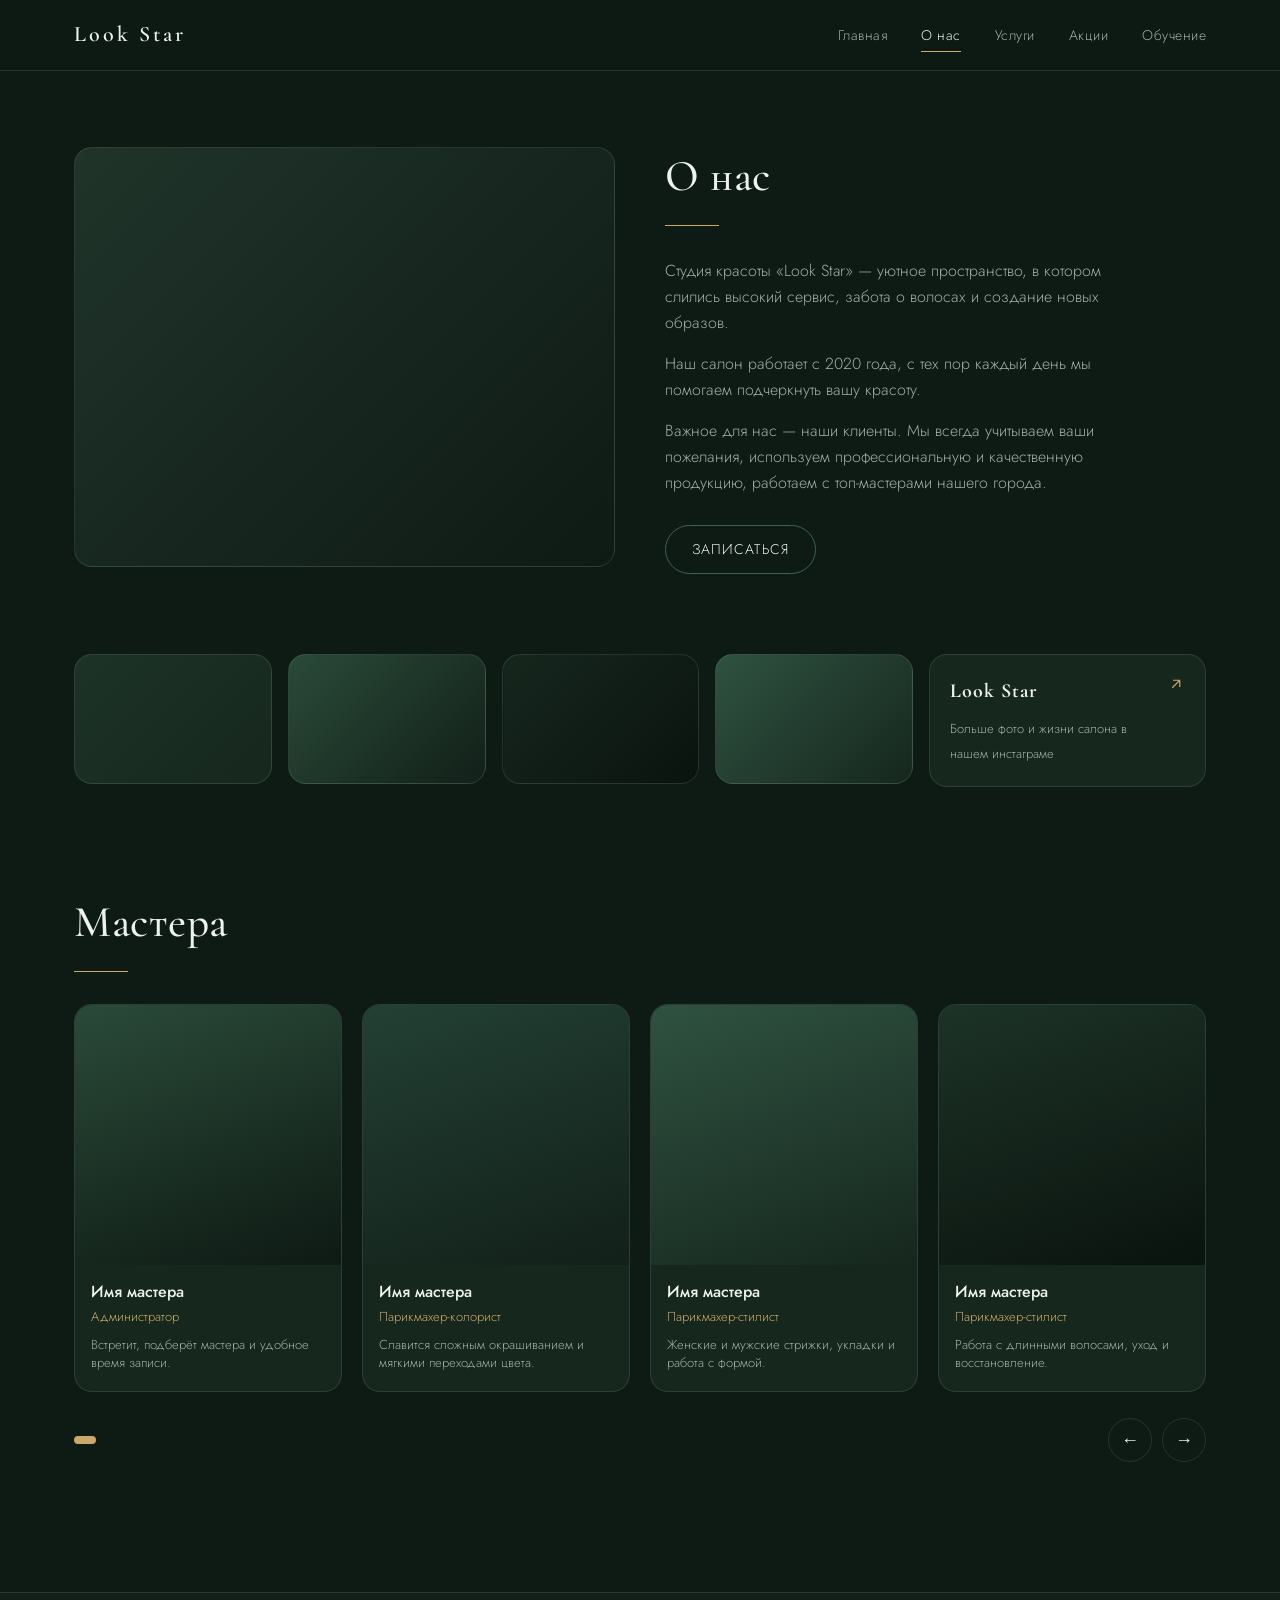
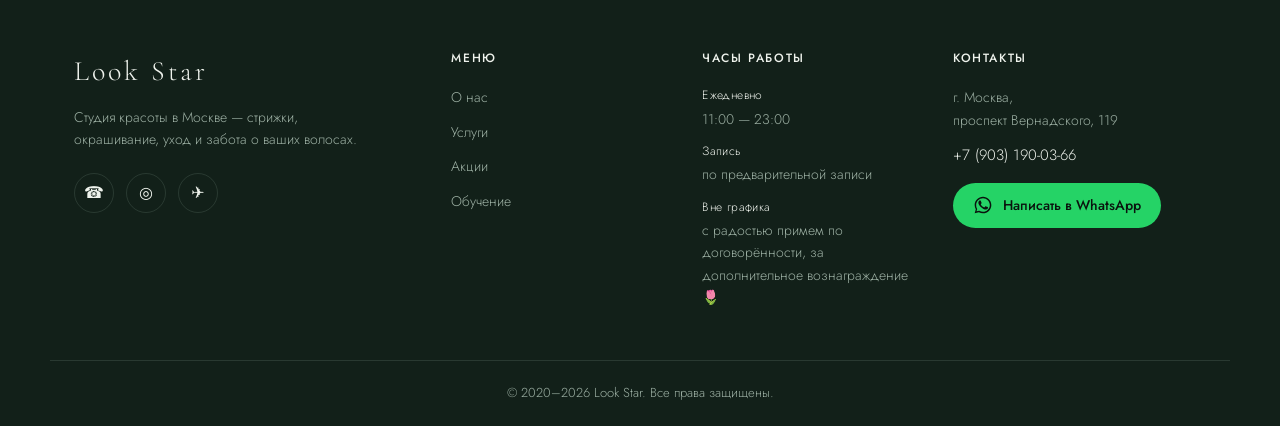
==== about.html @ e4d23b9d "Кнопка «Написать в WhatsApp» (wa.me/79031900366) в футере, ?v=4 Co-Authored-By: Claude Opus 4.8 (1M " ====
<!DOCTYPE html>
<html lang="ru">
<head>
  <meta charset="UTF-8" />
  <meta name="viewport" content="width=device-width, initial-scale=1.0" />
  <title>О нас — Look Star</title>
  <meta name="description" content="Студия красоты Look Star в Москве — высокий сервис и уютная атмосфера. Работаем с 2020 года. Наши мастера." />
  <link rel="icon" href="images/favicon.png" />
  <meta property="og:type" content="website" />
  <meta property="og:site_name" content="Look Star" />
  <meta property="og:title" content="О нас — Look Star" />
  <meta property="og:description" content="Студия красоты Look Star в Москве — высокий сервис и уютная атмосфера. Работаем с 2020 года. Наши мастера." />
  <meta property="og:url" content="https://bestedaniil.github.io/salon-site/about.html" />
  <meta property="og:image" content="https://bestedaniil.github.io/salon-site/images/logo-512.png" />
  <meta name="twitter:card" content="summary" />
  <link rel="preconnect" href="https://fonts.googleapis.com" />
  <link rel="preconnect" href="https://fonts.gstatic.com" crossorigin />
  <link href="https://fonts.googleapis.com/css2?family=Cormorant+Garamond:wght@400;500;600&family=Jost:wght@300;400;500;600;700&display=swap" rel="stylesheet" />
  <link rel="stylesheet" href="css/styles.css?v=4" />
</head>
<body>
  <!-- Header -->
  <header class="site-header" id="top">
    <div class="container header-inner">
      <a href="index.html" class="logo">Look&nbsp;Star</a>
      <nav class="nav" id="nav">
        <a href="index.html#top">Главная</a>
        <a href="about.html" class="active">О нас</a>
        <a href="index.html#services">Услуги</a>
        <a href="index.html#offers">Акции</a>
        <a href="education.html">Обучение</a>
      </nav>
      <button class="burger" id="burger" aria-label="Меню">
        <span></span><span></span><span></span>
      </button>
    </div>
  </header>

  <main>
    <!-- About -->
    <section class="about container">
      <div class="about-photo" style="--img: var(--img-interior)"></div>
      <div class="about-text">
        <h1 class="section-title">О нас</h1>
        <p>Студия красоты «Look Star» — уютное пространство, в котором слились высокий сервис, забота о волосах и создание новых образов.</p>
        <p>Наш салон работает с 2020 года, с тех пор каждый день мы помогаем подчеркнуть вашу красоту.</p>
        <p>Важное для нас — наши клиенты. Мы всегда учитываем ваши пожелания, используем профессиональную и качественную продукцию, работаем с топ-мастерами нашего города.</p>
        <a href="#book" class="btn btn-dark">Записаться</a>
      </div>
    </section>

    <!-- Gallery + instagram -->
    <section class="gallery container">
      <div class="gallery-thumb" style="--img: var(--img-interior2)"></div>
      <div class="gallery-thumb" style="--img: var(--img-interior3)"></div>
      <div class="gallery-thumb" style="--img: var(--img-interior4)"></div>
      <div class="gallery-thumb" style="--img: var(--img-interior5)"></div>
      <a href="#" class="gallery-insta">
        <div>
          <strong>Look Star</strong>
          <span>Больше фото и жизни салона в нашем инстаграме</span>
        </div>
        <svg class="arrow" viewBox="0 0 24 24"><path d="M7 17L17 7M17 7H8M17 7V16"/></svg>
      </a>
    </section>

    <!-- Мастера -->
    <section class="team container">
      <h2 class="section-title">Мастера</h2>
      <div class="team-viewport">
        <div class="team-track" id="teamTrack">
          <article class="team-card">
            <div class="team-photo" style="--img: var(--img-master1)"></div>
            <div class="team-info">
              <strong>Имя мастера</strong>
              <span class="role">Администратор</span>
              <p>Встретит, подберёт мастера и удобное время записи.</p>
            </div>
          </article>
          <article class="team-card">
            <div class="team-photo" style="--img: var(--img-master2)"></div>
            <div class="team-info">
              <strong>Имя мастера</strong>
              <span class="role">Парикмахер-колорист</span>
              <p>Славится сложным окрашиванием и мягкими переходами цвета.</p>
            </div>
          </article>
          <article class="team-card">
            <div class="team-photo" style="--img: var(--img-master3)"></div>
            <div class="team-info">
              <strong>Имя мастера</strong>
              <span class="role">Парикмахер-стилист</span>
              <p>Женские и мужские стрижки, укладки и работа с формой.</p>
            </div>
          </article>
          <article class="team-card">
            <div class="team-photo" style="--img: var(--img-master4)"></div>
            <div class="team-info">
              <strong>Имя мастера</strong>
              <span class="role">Парикмахер-стилист</span>
              <p>Работа с длинными волосами, уход и восстановление.</p>
            </div>
          </article>
        </div>
      </div>
      <div class="team-controls">
        <div class="team-dots" id="teamDots"></div>
        <div class="team-arrows">
          <button id="teamPrev" aria-label="Назад">←</button>
          <button id="teamNext" aria-label="Вперёд">→</button>
        </div>
      </div>
    </section>
  </main>

  <!-- Footer -->
  <footer class="site-footer" id="education">
    <div class="container footer-inner">
      <div class="footer-col footer-about">
        <div class="footer-brand">Look Star</div>
        <p class="footer-tagline">Студия красоты в Москве — стрижки, окрашивание, уход и забота о ваших волосах.</p>
        <div class="footer-social">
          <a href="tel:+79031900366" aria-label="Телефон">☎</a>
          <a href="#" aria-label="Instagram">◎</a>
          <a href="#" aria-label="Telegram">✈</a>
        </div>
      </div>
      <div class="footer-col">
        <h4>Меню</h4>
        <nav class="footer-nav">
          <a href="about.html">О нас</a>
          <a href="index.html#services">Услуги</a>
          <a href="index.html#offers">Акции</a>
          <a href="education.html">Обучение</a>
        </nav>
      </div>
      <div class="footer-col">
        <h4>Часы работы</h4>
        <div class="footer-hours">
          <p><span>Ежедневно</span>11:00 — 23:00</p>
          <p><span>Запись</span>по предварительной записи</p>
          <p><span>Вне графика</span>с радостью примем по договорённости, за дополнительное вознаграждение 🌷</p>
        </div>
      </div>
      <div class="footer-col">
        <h4>Контакты</h4>
        <p class="footer-addr">г. Москва,<br />проспект Вернадского, 119</p>
        <p class="footer-phone"><a href="tel:+79031900366">+7 (903) 190-03-66</a></p>
        <a href="https://wa.me/79031900366" class="btn-wa" target="_blank" rel="noopener" aria-label="Написать в WhatsApp">
          <svg viewBox="0 0 24 24" fill="currentColor"><path d="M17.5 14.4c-.3-.15-1.7-.84-1.96-.94-.26-.1-.45-.15-.64.15-.19.29-.74.94-.9 1.13-.17.19-.33.22-.62.07-.29-.15-1.23-.45-2.34-1.44-.87-.77-1.45-1.72-1.62-2.01-.17-.29-.02-.45.13-.6.13-.13.29-.34.44-.51.15-.17.19-.29.29-.48.1-.19.05-.36-.02-.51-.07-.15-.64-1.55-.88-2.12-.23-.56-.47-.48-.64-.49h-.55c-.19 0-.5.07-.76.36-.26.29-1 .98-1 2.38s1.02 2.76 1.17 2.95c.15.19 2.02 3.08 4.9 4.32.68.29 1.22.47 1.63.6.69.22 1.31.19 1.8.11.55-.08 1.7-.69 1.94-1.36.24-.67.24-1.24.17-1.36-.07-.12-.26-.19-.55-.34zM12 2C6.48 2 2 6.48 2 12c0 1.85.5 3.58 1.38 5.06L2 22l5.06-1.33A9.94 9.94 0 0 0 12 22c5.52 0 10-4.48 10-10S17.52 2 12 2zm0 18.2c-1.62 0-3.13-.44-4.43-1.2l-.32-.19-3 .79.8-2.93-.2-.31A8.13 8.13 0 0 1 3.8 12c0-4.52 3.68-8.2 8.2-8.2s8.2 3.68 8.2 8.2-3.68 8.2-8.2 8.2z"/></svg>
          Написать в WhatsApp
        </a>
      </div>
    </div>
    <div class="footer-bottom">© 2020–2026 Look Star. Все права защищены.</div>
  </footer>

  <script src="js/main.js"></script>
</body>
</html>
---- css/styles.css ----
/* ===== Look Star — тёмно-зелёная тема ===== */
:root {
  /* Палитра */
  --green-900: #0e1a14;   /* почти чёрно-зелёный фон */
  --green-800: #122019;
  --green-700: #16271e;   /* поверхности */
  --green-600: #1d3327;
  --green-500: #2a4a38;
  --green-400: #3c6450;
  --sage:      #8fae9b;   /* приглушённый шалфей */
  --gold:      #c9a86a;   /* тёплый акцент */
  --cream:     #eef2ec;   /* светлый текст */
  --muted:     #9db0a4;   /* вторичный текст */
  --line:      rgba(143, 174, 155, 0.18);

  /* Заглушки изображений (градиенты — заменишь на реальные фото) */
  --img-hero:      linear-gradient(135deg, #20342a, #0e1a14);
  --img-haircut:   linear-gradient(135deg, #1d3327, #0e1a14);
  --img-color:     linear-gradient(135deg, #2a4a38, #122019);
  --img-styling:   linear-gradient(135deg, #2f5240, #16271e);
  --img-treatment: linear-gradient(135deg, #234034, #0e1a14);
  --img-care:      linear-gradient(135deg, #3c6450, #16271e);
  --img-face:      linear-gradient(135deg, #2a4a38, #0e1a14);
  --img-interior:  linear-gradient(135deg, #20342a, #0e1a14);
  --img-interior2: linear-gradient(135deg, #1d3327, #16271e);
  --img-interior3: linear-gradient(135deg, #2a4a38, #122019);
  --img-interior4: linear-gradient(135deg, #16271e, #0a130e);
  --img-interior5: linear-gradient(135deg, #2f5240, #16271e);
  --img-master1:   linear-gradient(160deg, #2a4a38, #0e1a14);
  --img-master2:   linear-gradient(160deg, #234034, #122019);
  --img-master3:   linear-gradient(160deg, #2f5240, #16271e);
  --img-master4:   linear-gradient(160deg, #1d3327, #0a130e);

  --radius: 18px;
  --maxw: 1180px;
}

* { box-sizing: border-box; margin: 0; padding: 0; }

html { scroll-behavior: smooth; overflow-x: clip; }

body {
  font-family: 'Jost', system-ui, sans-serif;
  font-weight: 300;
  background: var(--green-900);
  color: var(--cream);
  line-height: 1.6;
  -webkit-font-smoothing: antialiased;
}

.container { max-width: var(--maxw); margin: 0 auto; padding: 0 24px; }

a { color: inherit; text-decoration: none; }

.section-title {
  font-family: 'Cormorant Garamond', serif;
  font-weight: 500;
  font-size: clamp(28px, 4vw, 44px);
  letter-spacing: 0.5px;
  margin-bottom: 32px;
  color: var(--cream);
}
.section-title::after {
  content: "";
  display: block;
  width: 54px;
  height: 1px;
  background: var(--gold);
  margin-top: 14px;
}

/* SVG arrow */
.arrow { width: 18px; height: 18px; flex: none; fill: none; stroke: currentColor; stroke-width: 1.6; }

/* Buttons */
.btn {
  display: inline-flex; align-items: center; justify-content: center;
  padding: 12px 26px; border-radius: 999px;
  font-size: 14px; letter-spacing: 1px; text-transform: uppercase;
  transition: transform .2s ease, background .2s ease, color .2s ease;
  cursor: pointer; border: 1px solid transparent;
}
.btn-dark { background: var(--green-900); color: var(--cream); border-color: var(--green-400); }
.btn-dark:hover { background: var(--gold); color: var(--green-900); border-color: var(--gold); }
.btn-light { background: var(--cream); color: var(--green-900); }
.btn-light:hover { background: var(--gold); color: var(--green-900); }

/* ===== Header ===== */
.site-header {
  position: sticky; top: 0; z-index: 50;
  background: rgba(14, 26, 20, 0.82);
  backdrop-filter: blur(12px);
  border-bottom: 1px solid var(--line);
}
.header-inner { display: flex; align-items: center; justify-content: space-between; height: 70px; }
.logo {
  font-family: 'Cormorant Garamond', serif;
  font-size: 22px; letter-spacing: 3px; font-weight: 600;
  color: var(--cream);
}
.nav { display: flex; gap: 34px; }
.nav a {
  font-size: 14px; letter-spacing: .5px; color: var(--muted);
  position: relative; transition: color .2s ease;
}
.nav a:hover, .nav a.active { color: var(--cream); }
.nav a.active::after {
  content: ""; position: absolute; left: 0; bottom: -6px;
  width: 100%; height: 1px; background: var(--gold);
}
.burger { display: none; background: none; border: 0; width: 30px; height: 22px; position: relative; cursor: pointer; }
.burger span { position: absolute; left: 0; width: 100%; height: 2px; background: var(--cream); transition: .3s; }
.burger span:nth-child(1) { top: 0; }
.burger span:nth-child(2) { top: 10px; }
.burger span:nth-child(3) { top: 20px; }
.burger.open span:nth-child(1) { top: 10px; transform: rotate(45deg); }
.burger.open span:nth-child(2) { opacity: 0; }
.burger.open span:nth-child(3) { top: 10px; transform: rotate(-45deg); }

/* ===== Hero ===== */
.hero {
  display: grid; grid-template-columns: 1fr 1fr; gap: 40px;
  align-items: center; padding: 70px 24px 90px;
}
.hero-title {
  font-family: 'Cormorant Garamond', serif;
  font-weight: 500; font-size: clamp(44px, 7.5vw, 88px);
  line-height: .95; letter-spacing: 2px; white-space: nowrap;
  width: fit-content; color: var(--cream);
}
.hero-title span {
  display: block; color: var(--gold);
  font-family: 'Jost', system-ui, sans-serif;
  font-size: .34em; font-weight: 600;
  white-space: normal; text-align: justify; text-align-last: justify;
  margin-top: 12px;
}
.hero-sub { color: var(--muted); margin: 24px 0 32px; max-width: 420px; }
.hero-cards { display: flex; gap: 16px; }
.mini-card {
  position: relative; flex: 1; max-width: 200px; height: 130px;
  border-radius: var(--radius); overflow: hidden;
  background-image: var(--img); background-size: cover; background-position: center;
  display: flex; align-items: flex-end; padding: 14px;
  border: 1px solid var(--line); transition: transform .25s ease;
}
.mini-card::before {
  content: ""; position: absolute; inset: 0;
  background: linear-gradient(to top, rgba(10,19,14,.7), transparent);
}
.mini-card span, .mini-card .arrow { position: relative; z-index: 1; }
.mini-card span { font-size: 14px; letter-spacing: .5px; }
.mini-card .arrow { position: absolute; top: 14px; right: 14px; color: var(--cream); }
.mini-card:hover { transform: translateY(-4px); }

.hero-photo {
  position: relative; height: 460px; border-radius: var(--radius);
  background-image: var(--img); background-size: cover; background-position: center;
  border: 1px solid var(--line);
}
.hero-social {
  position: absolute; top: 18px; left: 18px; display: flex; gap: 10px;
}
.hero-social a {
  width: 38px; height: 38px; border-radius: 50%;
  background: rgba(14,26,20,.55); backdrop-filter: blur(6px);
  display: grid; place-items: center; font-size: 16px; color: var(--cream);
  border: 1px solid var(--line); transition: .2s;
}
.hero-social a:hover { background: var(--gold); color: var(--green-900); }
.hero-book { position: absolute; bottom: 18px; right: 18px; }

/* ===== Why us ===== */
.why { padding: 40px 24px; }
.why-grid { display: grid; grid-template-columns: repeat(3, 1fr); gap: 20px; }
.why-card {
  background: var(--green-700); border: 1px solid var(--line);
  border-radius: var(--radius); padding: 28px;
  transition: border-color .25s ease, transform .25s ease;
}
.why-card:hover { border-color: var(--gold); transform: translateY(-4px); }
.why-card h3 {
  font-family: 'Cormorant Garamond', serif; font-weight: 500;
  font-size: 22px; margin-bottom: 12px;
}
.why-card p { color: var(--muted); font-size: 15px; }

/* ===== Services ===== */
.services { padding: 60px 24px; }
.services-grid {
  display: grid; grid-template-columns: repeat(4, 1fr);
  grid-auto-rows: 180px; gap: 16px;
}
.service-tile {
  position: relative; border-radius: var(--radius); overflow: hidden;
  background-image: var(--img); background-size: cover; background-position: center;
  display: flex; align-items: flex-end; padding: 18px;
  border: 1px solid var(--line); transition: transform .25s ease;
}
.service-tile::before {
  content: ""; position: absolute; inset: 0;
  background: linear-gradient(to top, rgba(10,19,14,.75), transparent 60%);
}
.service-tile span { position: relative; z-index: 1; font-size: 16px; letter-spacing: .5px; }
.service-tile .arrow { position: absolute; top: 18px; right: 18px; z-index: 1; color: var(--cream); }
.service-tile:hover { transform: translateY(-4px); }
.service-tile.s-wide { grid-column: span 2; }

/* ===== Offers ===== */
.offers { padding: 40px 24px 80px; }
.offers-grid { display: grid; grid-template-columns: 1fr 1fr; gap: 20px; }
.offer-card {
  position: relative; min-height: 230px; border-radius: var(--radius); overflow: hidden;
  background-image: var(--img); background-size: cover; background-position: center;
  border: 1px solid var(--line);
}
.offer-card::before {
  content: ""; position: absolute; inset: 0;
  background: linear-gradient(120deg, rgba(10,19,14,.92) 35%, rgba(10,19,14,.45));
}
.offer-body { position: relative; z-index: 1; padding: 30px; height: 100%; display: flex; flex-direction: column; }
.offer-body h3 {
  font-family: 'Cormorant Garamond', serif; font-weight: 500;
  font-size: 30px; color: var(--gold); margin-bottom: 14px;
}
.offer-body ul { list-style: none; color: var(--muted); font-size: 14px; }
.offer-body ul li { position: relative; padding-left: 18px; margin-bottom: 6px; }
.offer-body ul li::before { content: "•"; position: absolute; left: 0; color: var(--gold); }
.offer-body p { color: var(--muted); font-size: 14px; }
.offer-foot { margin-top: auto; padding-top: 20px; display: flex; align-items: center; justify-content: space-between; gap: 16px; }
.discount { font-size: 14px; letter-spacing: .5px; color: var(--cream); }

/* ===== About page ===== */
.about {
  display: grid; grid-template-columns: 1fr 1fr; gap: 50px;
  align-items: center; padding: 70px 24px;
}
.about-photo {
  height: 420px; border-radius: var(--radius);
  background-image: var(--img); background-size: cover; background-position: center;
  border: 1px solid var(--line);
}
.about-text p { color: var(--muted); margin-bottom: 16px; max-width: 460px; }
.about-text .btn { margin-top: 14px; }
.edu-lead { color: var(--cream); font-size: 19px; font-weight: 400; max-width: 460px; }

/* Gallery */
.gallery {
  display: grid; grid-template-columns: repeat(4, 1fr) 1.4fr; gap: 16px;
  padding: 10px 24px 70px;
}
.gallery-thumb {
  height: 130px; border-radius: var(--radius);
  background-image: var(--img); background-size: cover; background-position: center;
  border: 1px solid var(--line);
}
.gallery-insta {
  background: var(--green-700); border: 1px solid var(--line);
  border-radius: var(--radius); padding: 20px;
  display: flex; align-items: flex-start; justify-content: space-between;
  transition: border-color .25s ease;
}
.gallery-insta:hover { border-color: var(--gold); }
.gallery-insta strong { display: block; font-family: 'Cormorant Garamond', serif; font-size: 20px; letter-spacing: 1px; margin-bottom: 8px; }
.gallery-insta span { color: var(--muted); font-size: 13px; }
.gallery-insta .arrow { color: var(--gold); }

/* Team */
.team { padding: 30px 24px 90px; }
.team-viewport { overflow: hidden; }
.team-track { display: flex; gap: 20px; transition: transform .45s ease; }
.team-card {
  flex: 0 0 calc((100% - 60px) / 4);
  border-radius: var(--radius); overflow: hidden;
  border: 1px solid var(--line); background: var(--green-700);
  display: flex; flex-direction: column;
}
.team-photo {
  height: 260px;
  background-image: var(--img); background-size: cover; background-position: center;
}
.team-info { padding: 14px 16px 18px; }
.team-info strong { display: block; font-size: 16px; font-weight: 500; }
.team-info .role { display: block; font-size: 13px; color: var(--gold); margin: 2px 0 8px; }
.team-info p { font-size: 13px; color: var(--muted); line-height: 1.45; }
.team-controls { display: flex; align-items: center; justify-content: space-between; margin-top: 26px; }
.team-dots { display: flex; gap: 8px; }
.team-dots button {
  width: 8px; height: 8px; border-radius: 50%; border: 0; padding: 0;
  background: var(--green-500); cursor: pointer; transition: .2s;
}
.team-dots button.active { background: var(--gold); width: 22px; border-radius: 4px; }
.team-arrows { display: flex; gap: 10px; }
.team-arrows button {
  width: 44px; height: 44px; border-radius: 50%;
  background: transparent; border: 1px solid var(--line); color: var(--cream);
  font-size: 18px; cursor: pointer; transition: .2s;
}
.team-arrows button:hover { background: var(--gold); color: var(--green-900); border-color: var(--gold); }

/* ===== Footer ===== */
.site-footer { background: var(--green-800); border-top: 1px solid var(--line); margin-top: 40px; }
.footer-inner {
  display: grid; grid-template-columns: 1.6fr 1fr 1fr 1.2fr;
  gap: 40px; padding: 56px 24px 40px; align-items: start;
}
.footer-col h4 {
  font-family: 'Jost', sans-serif; font-weight: 500; font-size: 12px;
  letter-spacing: 1.6px; text-transform: uppercase; color: var(--cream); margin-bottom: 18px;
}
.footer-brand { font-family: 'Cormorant Garamond', serif; font-size: 28px; letter-spacing: 3px; color: var(--cream); }
.footer-tagline { color: var(--muted); font-size: 14px; margin: 12px 0 22px; max-width: 300px; }
.footer-nav { display: flex; flex-direction: column; gap: 12px; }
.footer-nav a { color: var(--muted); font-size: 14px; transition: color .2s; }
.footer-nav a:hover { color: var(--cream); }
.footer-hours p { font-size: 14px; color: var(--muted); margin-bottom: 12px; }
.footer-hours span { display: block; color: var(--cream); font-size: 12px; letter-spacing: .4px; margin-bottom: 2px; }
.footer-addr { font-size: 14px; color: var(--muted); margin-bottom: 12px; }
.footer-phone { font-size: 15px; }
.footer-phone a { color: var(--cream); transition: color .2s; }
.footer-phone a:hover { color: var(--gold); }
.footer-social { display: flex; gap: 12px; }
.footer-social a {
  width: 40px; height: 40px; border-radius: 50%; border: 1px solid var(--line);
  display: grid; place-items: center; color: var(--cream); transition: .2s;
}
.footer-social a:hover { background: var(--gold); color: var(--green-900); border-color: var(--gold); }
.btn-wa {
  display: inline-flex; align-items: center; gap: 10px; margin-top: 16px;
  padding: 11px 20px; border-radius: 999px;
  background: #25d366; color: #0a130e; font-size: 14px; font-weight: 500;
  transition: transform .2s ease, background .2s ease;
}
.btn-wa svg { width: 20px; height: 20px; flex: none; }
.btn-wa:hover { background: #2ee06f; transform: translateY(-2px); }
.footer-bottom {
  border-top: 1px solid var(--line); max-width: var(--maxw); margin: 0 auto;
  padding: 22px 24px; color: var(--muted); font-size: 13px; text-align: center;
}

/* ===== Адаптив ===== */
@media (max-width: 900px) {
  .nav {
    position: fixed; top: 70px; right: 0; height: calc(100vh - 70px);
    width: 70%; max-width: 300px; flex-direction: column; gap: 22px;
    background: var(--green-800); padding: 36px 28px;
    transform: translateX(100%); transition: transform .3s ease;
    border-left: 1px solid var(--line);
  }
  .nav.open { transform: translateX(0); }
  .burger { display: block; }

  .hero { grid-template-columns: 1fr; padding: 40px 24px 60px; }
  .hero-photo { height: 380px; order: -1; }
  .why-grid { grid-template-columns: 1fr; }
  .services-grid { grid-template-columns: repeat(2, 1fr); grid-auto-rows: 160px; }
  .service-tile.s-wide { grid-column: span 2; }
  .offers-grid { grid-template-columns: 1fr; }
  .about { grid-template-columns: 1fr; padding: 40px 24px; }
  .about-photo { height: 320px; }
  .gallery { grid-template-columns: repeat(2, 1fr); }
  .gallery-insta { grid-column: span 2; }
  .team-card { flex: 0 0 calc((100% - 20px) / 2); }
  .footer-inner { grid-template-columns: 1fr 1fr; gap: 32px; padding: 44px 24px 32px; }
}

@media (max-width: 520px) {
  .services-grid { grid-template-columns: 1fr; }
  .service-tile.s-wide { grid-column: span 1; }
  .hero-cards { flex-direction: column; }
  .mini-card { max-width: none; }
  .gallery { grid-template-columns: 1fr 1fr; }
  .team-card { flex: 0 0 100%; }
  .footer-inner { grid-template-columns: 1fr; gap: 28px; }
}
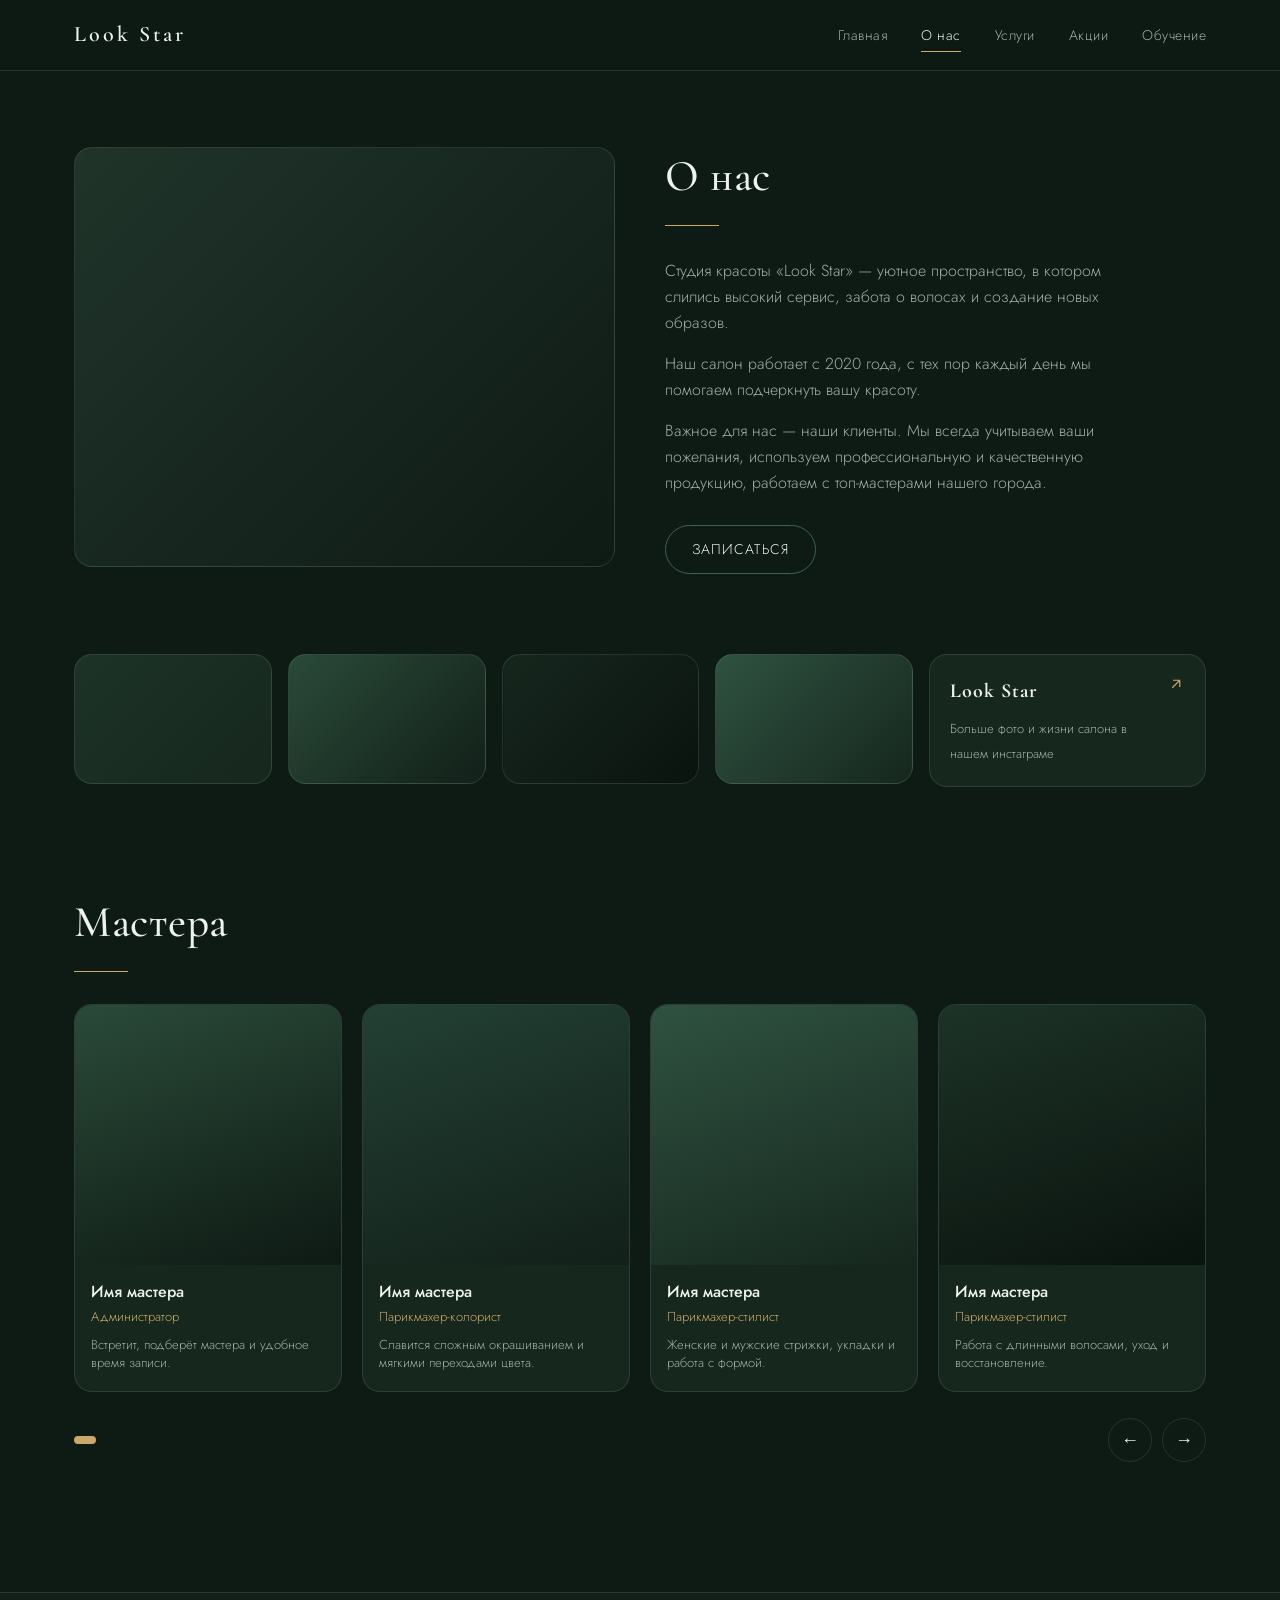
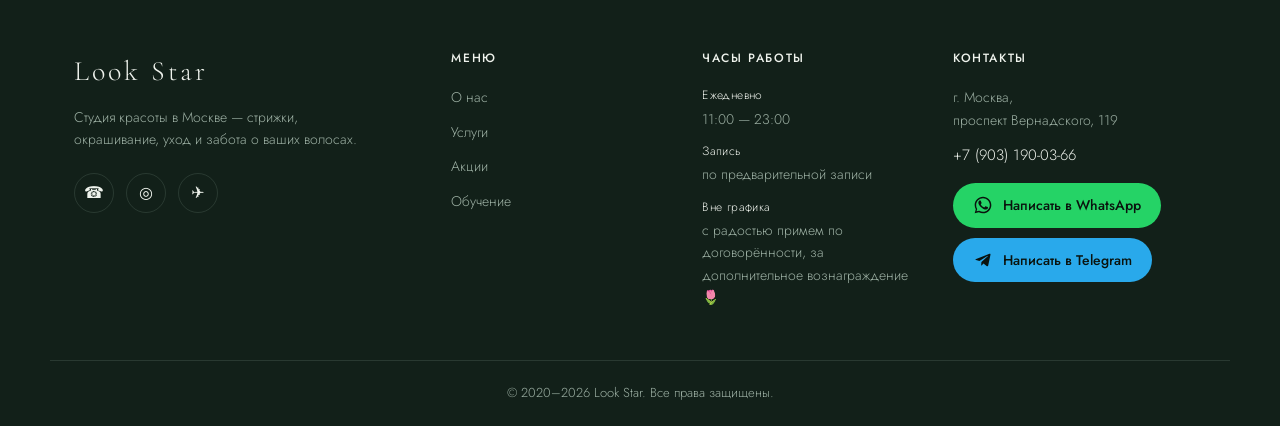
==== commit 324498bd: "Кнопка «Написать в Telegram» рядом с WhatsApp (index, about), ?v=5 Co-Authored-By: Claude Opus 4.8 (" ====
--- a/about.html
+++ b/about.html
@@ -16,7 +16,7 @@
   <link rel="preconnect" href="https://fonts.googleapis.com" />
   <link rel="preconnect" href="https://fonts.gstatic.com" crossorigin />
   <link href="https://fonts.googleapis.com/css2?family=Cormorant+Garamond:wght@400;500;600&family=Jost:wght@300;400;500;600;700&display=swap" rel="stylesheet" />
-  <link rel="stylesheet" href="css/styles.css?v=4" />
+  <link rel="stylesheet" href="css/styles.css?v=5" />
 </head>
 <body>
   <!-- Header -->
@@ -146,10 +146,16 @@
         <h4>Контакты</h4>
         <p class="footer-addr">г. Москва,<br />проспект Вернадского, 119</p>
         <p class="footer-phone"><a href="tel:+79031900366">+7 (903) 190-03-66</a></p>
+        <div class="footer-cta">
         <a href="https://wa.me/79031900366" class="btn-wa" target="_blank" rel="noopener" aria-label="Написать в WhatsApp">
           <svg viewBox="0 0 24 24" fill="currentColor"><path d="M17.5 14.4c-.3-.15-1.7-.84-1.96-.94-.26-.1-.45-.15-.64.15-.19.29-.74.94-.9 1.13-.17.19-.33.22-.62.07-.29-.15-1.23-.45-2.34-1.44-.87-.77-1.45-1.72-1.62-2.01-.17-.29-.02-.45.13-.6.13-.13.29-.34.44-.51.15-.17.19-.29.29-.48.1-.19.05-.36-.02-.51-.07-.15-.64-1.55-.88-2.12-.23-.56-.47-.48-.64-.49h-.55c-.19 0-.5.07-.76.36-.26.29-1 .98-1 2.38s1.02 2.76 1.17 2.95c.15.19 2.02 3.08 4.9 4.32.68.29 1.22.47 1.63.6.69.22 1.31.19 1.8.11.55-.08 1.7-.69 1.94-1.36.24-.67.24-1.24.17-1.36-.07-.12-.26-.19-.55-.34zM12 2C6.48 2 2 6.48 2 12c0 1.85.5 3.58 1.38 5.06L2 22l5.06-1.33A9.94 9.94 0 0 0 12 22c5.52 0 10-4.48 10-10S17.52 2 12 2zm0 18.2c-1.62 0-3.13-.44-4.43-1.2l-.32-.19-3 .79.8-2.93-.2-.31A8.13 8.13 0 0 1 3.8 12c0-4.52 3.68-8.2 8.2-8.2s8.2 3.68 8.2 8.2-3.68 8.2-8.2 8.2z"/></svg>
           Написать в WhatsApp
         </a>
+        <a href="https://t.me/+79031900366" class="btn-tg" target="_blank" rel="noopener" aria-label="Написать в Telegram">
+          <svg viewBox="0 0 24 24" fill="currentColor"><path d="M9.78 18.65l.28-4.23 7.68-6.92c.34-.31-.07-.46-.52-.19L7.74 13.3 3.64 12c-.88-.25-.89-.86.2-1.3l15.97-6.16c.73-.33 1.43.18 1.15 1.3l-2.72 12.81c-.19.91-.74 1.13-1.5.71L12.6 16.3l-1.99 1.93c-.23.23-.42.42-.83.42z"/></svg>
+          Написать в Telegram
+        </a>
+        </div>
       </div>
     </div>
     <div class="footer-bottom">© 2020–2026 Look Star. Все права защищены.</div>
--- a/css/styles.css
+++ b/css/styles.css
@@ -333,6 +333,16 @@
 }
 .btn-wa svg { width: 20px; height: 20px; flex: none; }
 .btn-wa:hover { background: #2ee06f; transform: translateY(-2px); }
+.btn-tg {
+  display: inline-flex; align-items: center; gap: 10px;
+  padding: 11px 20px; border-radius: 999px;
+  background: #29a9eb; color: #0a130e; font-size: 14px; font-weight: 500;
+  transition: transform .2s ease, background .2s ease;
+}
+.btn-tg svg { width: 20px; height: 20px; flex: none; }
+.btn-tg:hover { background: #46b8f5; transform: translateY(-2px); }
+.footer-cta { display: flex; flex-direction: column; gap: 10px; align-items: flex-start; margin-top: 16px; }
+.footer-cta .btn-wa { margin-top: 0; }
 .footer-bottom {
   border-top: 1px solid var(--line); max-width: var(--maxw); margin: 0 auto;
   padding: 22px 24px; color: var(--muted); font-size: 13px; text-align: center;
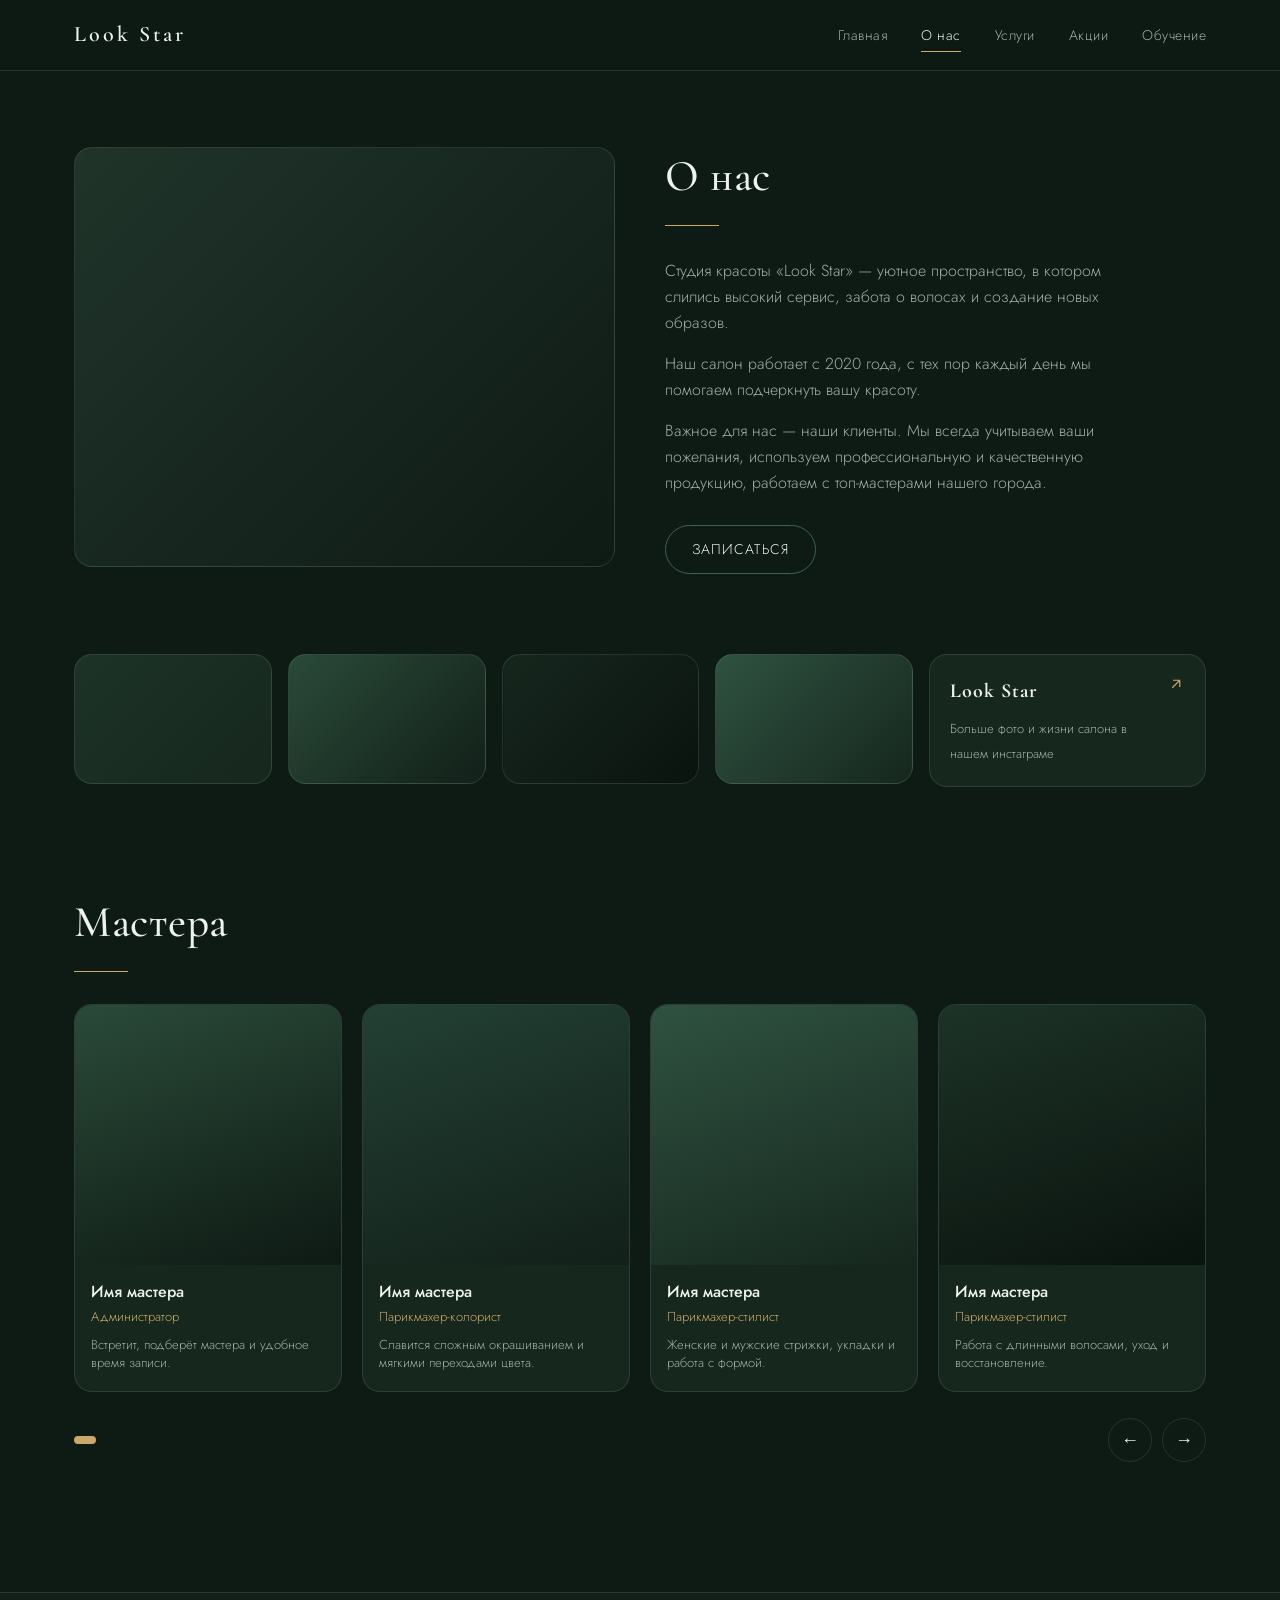
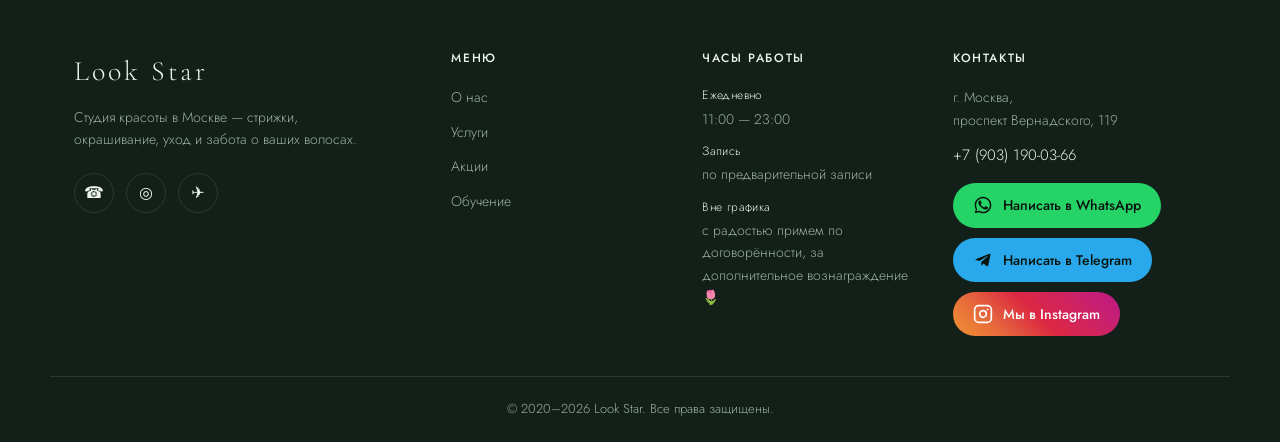
==== commit 46e03034: "Instagram везде (look.star.studio) + контакты обучения (Алёна) - Реальная ссылка Instagram на всех и" ====
--- a/about.html
+++ b/about.html
@@ -16,7 +16,7 @@
   <link rel="preconnect" href="https://fonts.googleapis.com" />
   <link rel="preconnect" href="https://fonts.gstatic.com" crossorigin />
   <link href="https://fonts.googleapis.com/css2?family=Cormorant+Garamond:wght@400;500;600&family=Jost:wght@300;400;500;600;700&display=swap" rel="stylesheet" />
-  <link rel="stylesheet" href="css/styles.css?v=5" />
+  <link rel="stylesheet" href="css/styles.css?v=6" />
 </head>
 <body>
   <!-- Header -->
@@ -55,7 +55,7 @@
       <div class="gallery-thumb" style="--img: var(--img-interior3)"></div>
       <div class="gallery-thumb" style="--img: var(--img-interior4)"></div>
       <div class="gallery-thumb" style="--img: var(--img-interior5)"></div>
-      <a href="#" class="gallery-insta">
+      <a href="https://www.instagram.com/look.star.studio" class="gallery-insta" target="_blank" rel="noopener">
         <div>
           <strong>Look Star</strong>
           <span>Больше фото и жизни салона в нашем инстаграме</span>
@@ -121,8 +121,8 @@
         <p class="footer-tagline">Студия красоты в Москве — стрижки, окрашивание, уход и забота о ваших волосах.</p>
         <div class="footer-social">
           <a href="tel:+79031900366" aria-label="Телефон">☎</a>
-          <a href="#" aria-label="Instagram">◎</a>
-          <a href="#" aria-label="Telegram">✈</a>
+          <a href="https://www.instagram.com/look.star.studio" target="_blank" rel="noopener" aria-label="Instagram">◎</a>
+          <a href="https://t.me/lookstarstudi0" target="_blank" rel="noopener" aria-label="Telegram">✈</a>
         </div>
       </div>
       <div class="footer-col">
@@ -151,9 +151,13 @@
           <svg viewBox="0 0 24 24" fill="currentColor"><path d="M17.5 14.4c-.3-.15-1.7-.84-1.96-.94-.26-.1-.45-.15-.64.15-.19.29-.74.94-.9 1.13-.17.19-.33.22-.62.07-.29-.15-1.23-.45-2.34-1.44-.87-.77-1.45-1.72-1.62-2.01-.17-.29-.02-.45.13-.6.13-.13.29-.34.44-.51.15-.17.19-.29.29-.48.1-.19.05-.36-.02-.51-.07-.15-.64-1.55-.88-2.12-.23-.56-.47-.48-.64-.49h-.55c-.19 0-.5.07-.76.36-.26.29-1 .98-1 2.38s1.02 2.76 1.17 2.95c.15.19 2.02 3.08 4.9 4.32.68.29 1.22.47 1.63.6.69.22 1.31.19 1.8.11.55-.08 1.7-.69 1.94-1.36.24-.67.24-1.24.17-1.36-.07-.12-.26-.19-.55-.34zM12 2C6.48 2 2 6.48 2 12c0 1.85.5 3.58 1.38 5.06L2 22l5.06-1.33A9.94 9.94 0 0 0 12 22c5.52 0 10-4.48 10-10S17.52 2 12 2zm0 18.2c-1.62 0-3.13-.44-4.43-1.2l-.32-.19-3 .79.8-2.93-.2-.31A8.13 8.13 0 0 1 3.8 12c0-4.52 3.68-8.2 8.2-8.2s8.2 3.68 8.2 8.2-3.68 8.2-8.2 8.2z"/></svg>
           Написать в WhatsApp
         </a>
-        <a href="https://t.me/+79031900366" class="btn-tg" target="_blank" rel="noopener" aria-label="Написать в Telegram">
+        <a href="https://t.me/lookstarstudi0" class="btn-tg" target="_blank" rel="noopener" aria-label="Написать в Telegram">
           <svg viewBox="0 0 24 24" fill="currentColor"><path d="M9.78 18.65l.28-4.23 7.68-6.92c.34-.31-.07-.46-.52-.19L7.74 13.3 3.64 12c-.88-.25-.89-.86.2-1.3l15.97-6.16c.73-.33 1.43.18 1.15 1.3l-2.72 12.81c-.19.91-.74 1.13-1.5.71L12.6 16.3l-1.99 1.93c-.23.23-.42.42-.83.42z"/></svg>
           Написать в Telegram
+        </a>
+        <a href="https://www.instagram.com/look.star.studio" class="btn-ig" target="_blank" rel="noopener" aria-label="Мы в Instagram">
+          <svg viewBox="0 0 24 24" fill="none" stroke="currentColor" stroke-width="2" stroke-linecap="round" stroke-linejoin="round" aria-hidden="true"><rect width="20" height="20" x="2" y="2" rx="5" ry="5"/><path d="M16 11.37A4 4 0 1 1 12.63 8 4 4 0 0 1 16 11.37z"/><line x1="17.5" x2="17.51" y1="6.5" y2="6.5"/></svg>
+          Мы в Instagram
         </a>
         </div>
       </div>
--- a/css/styles.css
+++ b/css/styles.css
@@ -341,6 +341,15 @@
 }
 .btn-tg svg { width: 20px; height: 20px; flex: none; }
 .btn-tg:hover { background: #46b8f5; transform: translateY(-2px); }
+.btn-ig {
+  display: inline-flex; align-items: center; gap: 10px;
+  padding: 11px 20px; border-radius: 999px;
+  background: linear-gradient(45deg, #f09433, #e6683c 25%, #dc2743 50%, #cc2366 75%, #bc1888);
+  color: #fff; font-size: 14px; font-weight: 500;
+  transition: transform .2s ease, filter .2s ease;
+}
+.btn-ig svg { width: 20px; height: 20px; flex: none; }
+.btn-ig:hover { filter: brightness(1.08); transform: translateY(-2px); }
 .footer-cta { display: flex; flex-direction: column; gap: 10px; align-items: flex-start; margin-top: 16px; }
 .footer-cta .btn-wa { margin-top: 0; }
 .footer-bottom {
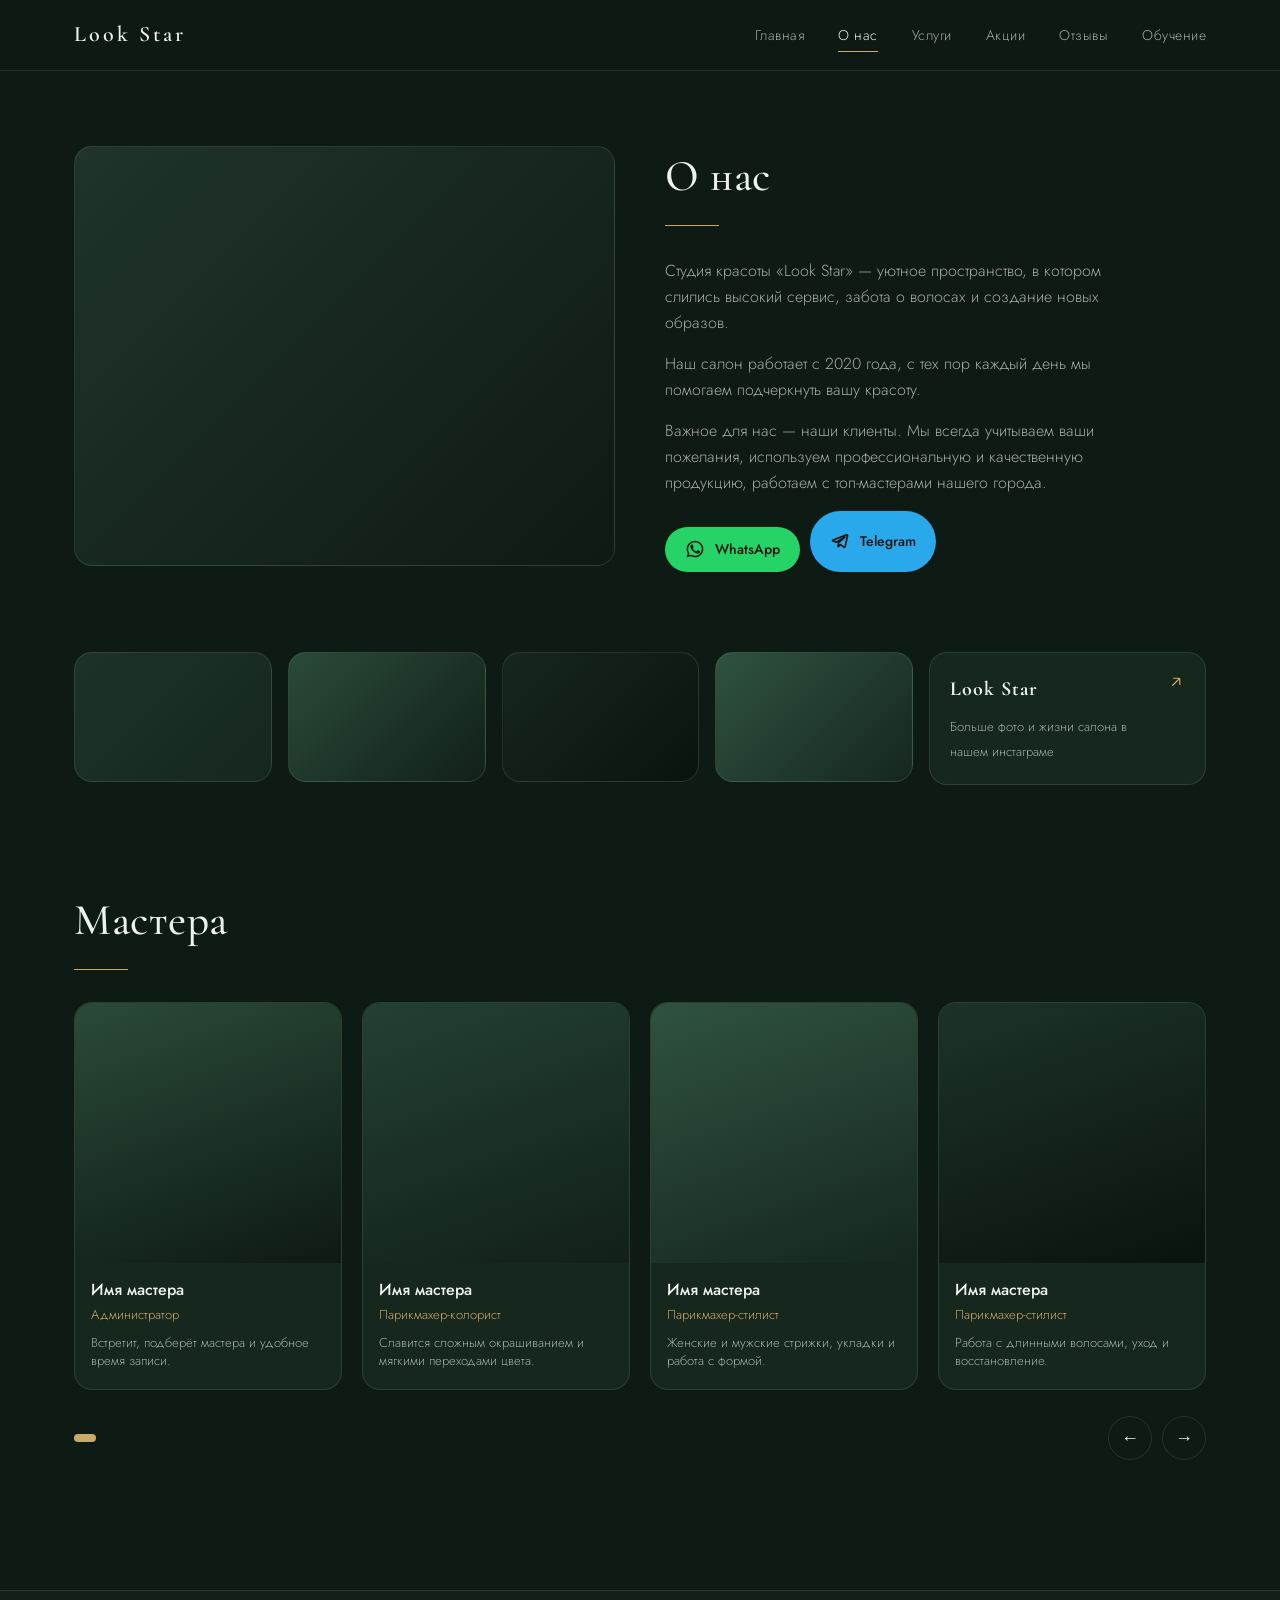
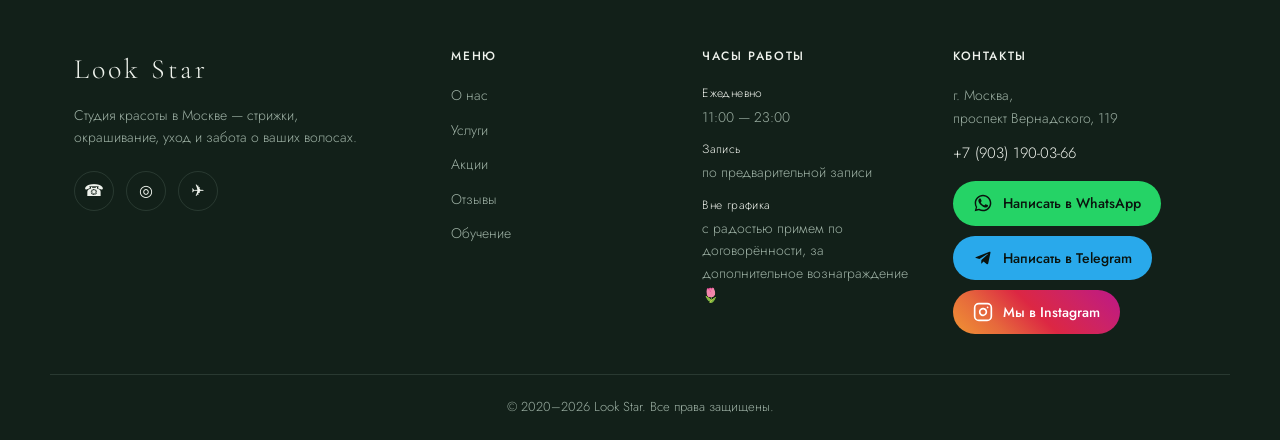
==== commit cfa44d03: "«Записаться» → WhatsApp+Telegram + секция отзывов с Яндекс.Карт - Мёртвые кнопки «Записаться» (#book" ====
--- a/about.html
+++ b/about.html
@@ -16,7 +16,7 @@
   <link rel="preconnect" href="https://fonts.googleapis.com" />
   <link rel="preconnect" href="https://fonts.gstatic.com" crossorigin />
   <link href="https://fonts.googleapis.com/css2?family=Cormorant+Garamond:wght@400;500;600&family=Jost:wght@300;400;500;600;700&display=swap" rel="stylesheet" />
-  <link rel="stylesheet" href="css/styles.css?v=6" />
+  <link rel="stylesheet" href="css/styles.css?v=7" />
 </head>
 <body>
   <!-- Header -->
@@ -28,6 +28,7 @@
         <a href="about.html" class="active">О нас</a>
         <a href="index.html#services">Услуги</a>
         <a href="index.html#offers">Акции</a>
+        <a href="index.html#reviews">Отзывы</a>
         <a href="education.html">Обучение</a>
       </nav>
       <button class="burger" id="burger" aria-label="Меню">
@@ -45,7 +46,10 @@
         <p>Студия красоты «Look Star» — уютное пространство, в котором слились высокий сервис, забота о волосах и создание новых образов.</p>
         <p>Наш салон работает с 2020 года, с тех пор каждый день мы помогаем подчеркнуть вашу красоту.</p>
         <p>Важное для нас — наши клиенты. Мы всегда учитываем ваши пожелания, используем профессиональную и качественную продукцию, работаем с топ-мастерами нашего города.</p>
-        <a href="#book" class="btn btn-dark">Записаться</a>
+        <div class="cta-pair">
+          <a href="https://wa.me/79031900366" class="btn-wa" target="_blank" rel="noopener" aria-label="Записаться через WhatsApp"><svg viewBox="0 0 24 24" fill="currentColor"><path d="M17.5 14.4c-.3-.15-1.7-.84-1.96-.94-.26-.1-.45-.15-.64.15-.19.29-.74.94-.9 1.13-.17.19-.33.22-.62.07-.29-.15-1.23-.45-2.34-1.44-.87-.77-1.45-1.72-1.62-2.01-.17-.29-.02-.45.13-.6.13-.13.29-.34.44-.51.15-.17.19-.29.29-.48.1-.19.05-.36-.02-.51-.07-.15-.64-1.55-.88-2.12-.23-.56-.47-.48-.64-.49h-.55c-.19 0-.5.07-.76.36-.26.29-1 .98-1 2.38s1.02 2.76 1.17 2.95c.15.19 2.02 3.08 4.9 4.32.68.29 1.22.47 1.63.6.69.22 1.31.19 1.8.11.55-.08 1.7-.69 1.94-1.36.24-.67.24-1.24.17-1.36-.07-.12-.26-.19-.55-.34zM12 2C6.48 2 2 6.48 2 12c0 1.85.5 3.58 1.38 5.06L2 22l5.06-1.33A9.94 9.94 0 0 0 12 22c5.52 0 10-4.48 10-10S17.52 2 12 2zm0 18.2c-1.62 0-3.13-.44-4.43-1.2l-.32-.19-3 .79.8-2.93-.2-.31A8.13 8.13 0 0 1 3.8 12c0-4.52 3.68-8.2 8.2-8.2s8.2 3.68 8.2 8.2-3.68 8.2-8.2 8.2z"/></svg>WhatsApp</a>
+          <a href="https://t.me/lookstarstudi0" class="btn-tg" target="_blank" rel="noopener" aria-label="Записаться через Telegram"><svg viewBox="0 0 24 24" fill="none" stroke="currentColor" stroke-width="2" stroke-linecap="round" stroke-linejoin="round" aria-hidden="true"><path d="M9.78 18.65l.28-4.23 7.68-6.92c.34-.31-.07-.46-.52-.19L7.74 13.3 3.64 12c-.88-.25-.89-.86.2-1.3l15.97-6.16c.73-.33 1.43.18 1.15 1.3l-2.72 12.81c-.19.91-.74 1.13-1.5.71L12.6 16.3l-1.99 1.93c-.23.23-.42.42-.83.42z"/></svg>Telegram</a>
+        </div>
       </div>
     </section>
 
@@ -131,6 +135,7 @@
           <a href="about.html">О нас</a>
           <a href="index.html#services">Услуги</a>
           <a href="index.html#offers">Акции</a>
+        <a href="index.html#reviews">Отзывы</a>
           <a href="education.html">Обучение</a>
         </nav>
       </div>
--- a/css/styles.css
+++ b/css/styles.css
@@ -352,6 +352,26 @@
 .btn-ig:hover { filter: brightness(1.08); transform: translateY(-2px); }
 .footer-cta { display: flex; flex-direction: column; gap: 10px; align-items: flex-start; margin-top: 16px; }
 .footer-cta .btn-wa { margin-top: 0; }
+
+/* Пара кнопок «связаться» вместо записи */
+.cta-pair { display: flex; gap: 10px; flex-wrap: wrap; }
+.hero-book.cta-pair { justify-content: flex-end; }
+.offer-foot { flex-wrap: wrap; }
+
+/* ===== Отзывы (Яндекс.Карты) ===== */
+.reviews { padding: 40px 24px 80px; }
+.reviews-head { display: flex; align-items: center; gap: 22px; margin-bottom: 34px; flex-wrap: wrap; }
+.reviews-rating { font-family: 'Cormorant Garamond', serif; font-size: 58px; font-weight: 600; color: var(--gold); line-height: .9; }
+.reviews-stars { color: var(--gold); letter-spacing: 3px; font-size: 18px; }
+.reviews-meta { color: var(--muted); font-size: 15px; }
+.reviews-meta a { color: var(--cream); border-bottom: 1px solid var(--gold); transition: color .2s ease; }
+.reviews-meta a:hover { color: var(--gold); }
+.reviews-grid { display: grid; grid-template-columns: repeat(3, 1fr); gap: 20px; align-items: start; }
+.review-card { background: var(--green-700); border: 1px solid var(--line); border-radius: var(--radius); padding: 26px; }
+.review-stars { color: var(--gold); letter-spacing: 3px; margin-bottom: 14px; }
+.review-text { color: var(--cream); font-size: 15px; line-height: 1.6; }
+.review-author { margin-top: 16px; font-weight: 500; color: var(--gold); font-size: 15px; }
+@media (max-width: 900px) { .reviews-grid { grid-template-columns: 1fr; } }
 .footer-bottom {
   border-top: 1px solid var(--line); max-width: var(--maxw); margin: 0 auto;
   padding: 22px 24px; color: var(--muted); font-size: 13px; text-align: center;
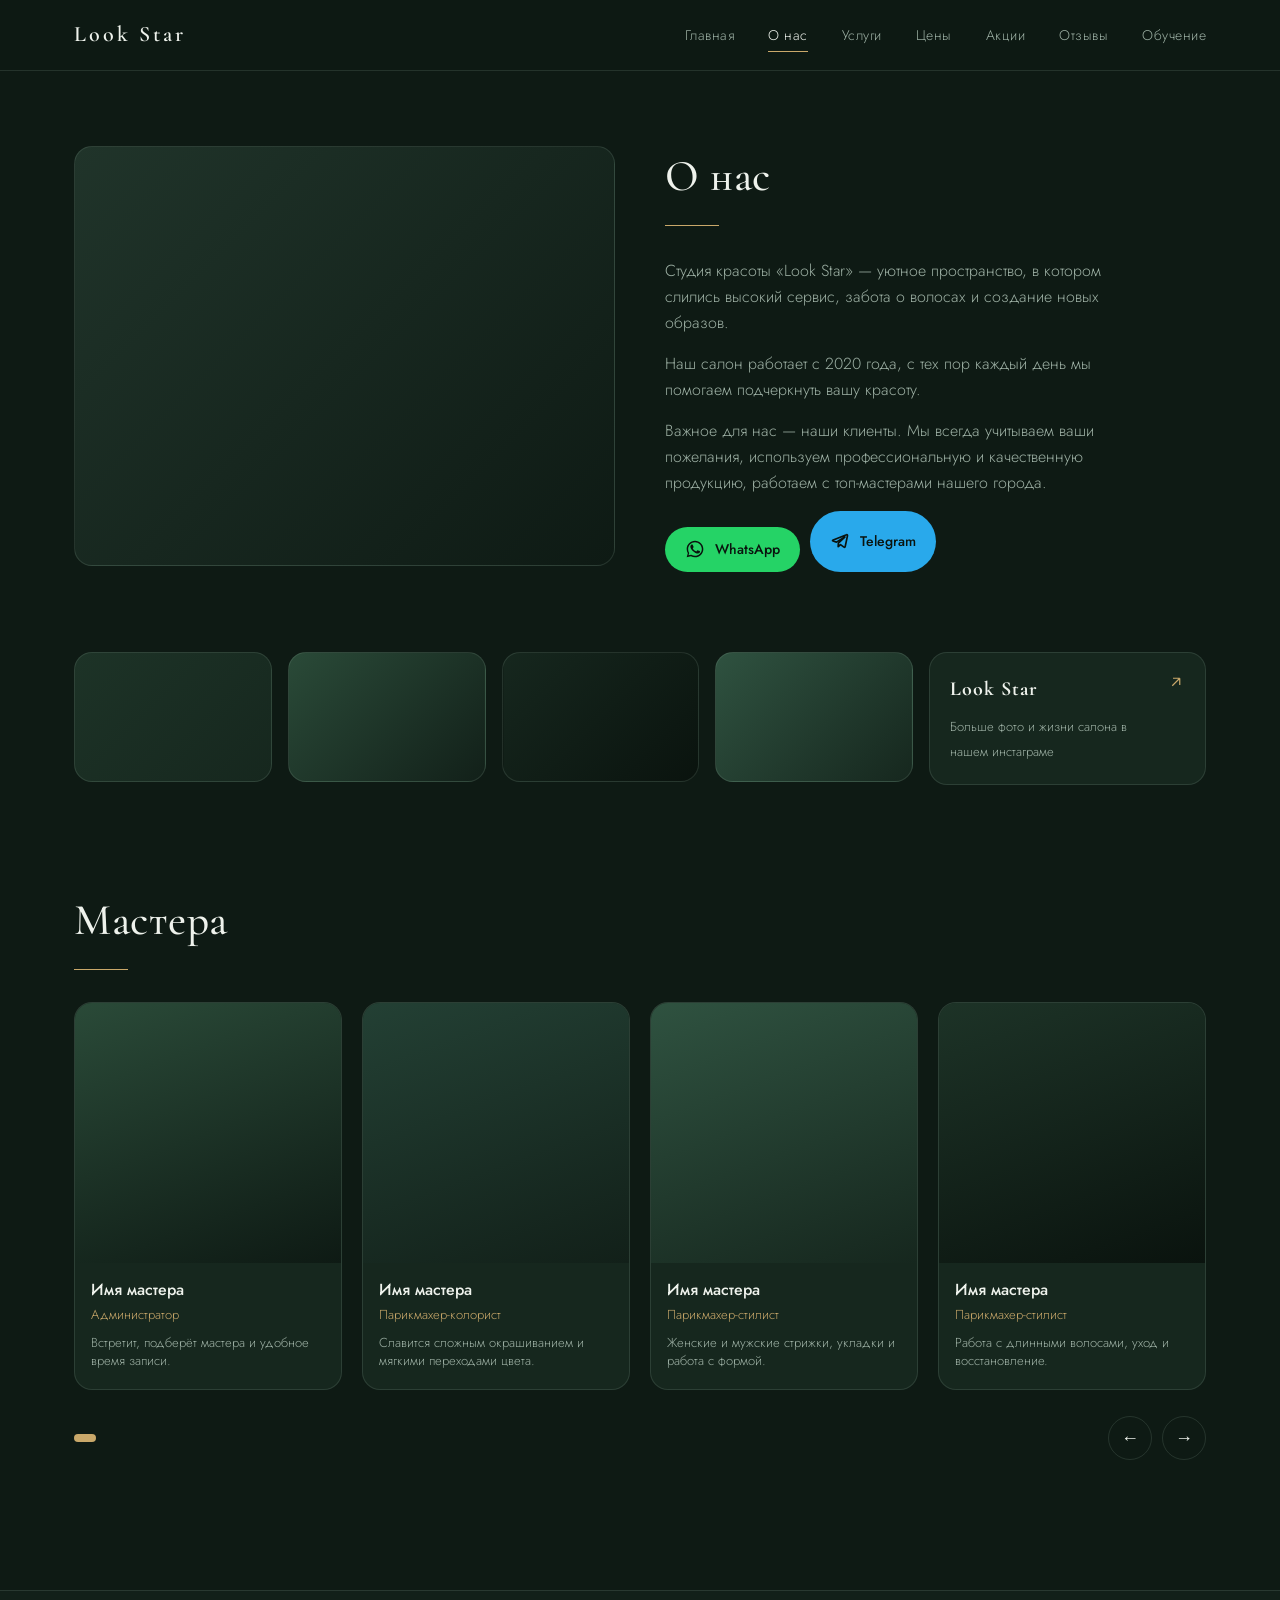
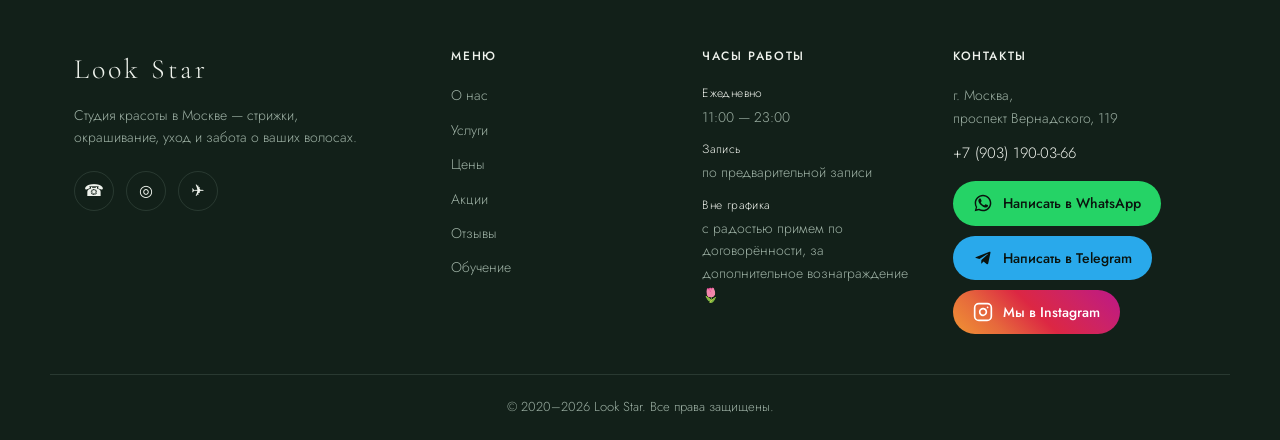
==== commit 1e6833fd: "Прайс: аккордеон «Услуги и цены» (12 категорий) + заготовка мастеров, ?v=8 Co-Authored-By: Claude Op" ====
--- a/about.html
+++ b/about.html
@@ -16,7 +16,7 @@
   <link rel="preconnect" href="https://fonts.googleapis.com" />
   <link rel="preconnect" href="https://fonts.gstatic.com" crossorigin />
   <link href="https://fonts.googleapis.com/css2?family=Cormorant+Garamond:wght@400;500;600&family=Jost:wght@300;400;500;600;700&display=swap" rel="stylesheet" />
-  <link rel="stylesheet" href="css/styles.css?v=7" />
+  <link rel="stylesheet" href="css/styles.css?v=8" />
 </head>
 <body>
   <!-- Header -->
@@ -27,6 +27,7 @@
         <a href="index.html#top">Главная</a>
         <a href="about.html" class="active">О нас</a>
         <a href="index.html#services">Услуги</a>
+        <a href="index.html#prices">Цены</a>
         <a href="index.html#offers">Акции</a>
         <a href="index.html#reviews">Отзывы</a>
         <a href="education.html">Обучение</a>
@@ -134,6 +135,7 @@
         <nav class="footer-nav">
           <a href="about.html">О нас</a>
           <a href="index.html#services">Услуги</a>
+        <a href="index.html#prices">Цены</a>
           <a href="index.html#offers">Акции</a>
         <a href="index.html#reviews">Отзывы</a>
           <a href="education.html">Обучение</a>
--- a/css/styles.css
+++ b/css/styles.css
@@ -372,6 +372,82 @@
 .review-text { color: var(--cream); font-size: 15px; line-height: 1.6; }
 .review-author { margin-top: 16px; font-weight: 500; color: var(--gold); font-size: 15px; }
 @media (max-width: 900px) { .reviews-grid { grid-template-columns: 1fr; } }
+
+/* ===== Услуги и цены (аккордеон) ===== */
+.prices { padding: 20px 24px 70px; }
+.prices-hint { color: var(--muted); font-size: 15px; margin: -14px 0 28px; max-width: 620px; }
+.accordion { display: flex; flex-direction: column; gap: 12px; }
+.acc-item {
+  background: var(--green-700); border: 1px solid var(--line);
+  border-radius: var(--radius); overflow: hidden;
+  transition: border-color .25s ease;
+}
+.acc-item.open { border-color: var(--gold); }
+.acc-head {
+  width: 100%; display: flex; align-items: center; gap: 16px;
+  padding: 20px 24px; background: none; border: 0; cursor: pointer;
+  color: var(--cream); text-align: left; font-family: inherit;
+}
+.acc-title {
+  flex: 1; font-family: 'Cormorant Garamond', serif;
+  font-size: clamp(19px, 2.6vw, 24px); font-weight: 500; letter-spacing: .3px;
+}
+.acc-count { color: var(--muted); font-size: 13px; letter-spacing: .3px; white-space: nowrap; }
+.acc-chevron { width: 22px; height: 22px; flex: none; color: var(--gold); transition: transform .35s ease; }
+.acc-item.open .acc-chevron { transform: rotate(180deg); }
+.acc-head:hover .acc-title { color: var(--gold); }
+
+.acc-panel { display: grid; grid-template-rows: 0fr; transition: grid-template-rows .35s ease; }
+.acc-item.open .acc-panel { grid-template-rows: 1fr; }
+.acc-panel-inner { overflow: hidden; min-height: 0; }
+
+.price-list { list-style: none; padding: 4px 24px 8px; }
+.price-list li {
+  display: flex; align-items: baseline; gap: 14px;
+  padding: 13px 0; border-top: 1px solid var(--line);
+}
+.price-name { flex: 1; font-size: 15px; color: var(--cream); font-weight: 400; }
+.price-name em {
+  display: block; font-style: normal; color: var(--muted);
+  font-size: 13px; margin-top: 2px; line-height: 1.4;
+}
+.price-val {
+  flex: none; font-size: 15px; font-weight: 500; color: var(--gold);
+  letter-spacing: .3px; white-space: nowrap;
+}
+.acc-note { color: var(--muted); font-size: 14px; padding: 6px 24px 0; max-width: 640px; line-height: 1.6; }
+
+/* Заготовка под мастеров категории */
+.cat-masters { padding: 18px 24px 24px; border-top: 1px solid var(--line); margin-top: 6px; }
+.cat-masters h4 {
+  font-family: 'Jost', sans-serif; font-weight: 500; font-size: 12px;
+  letter-spacing: 1.6px; text-transform: uppercase; color: var(--muted); margin-bottom: 14px;
+}
+.masters-strip { display: flex; flex-wrap: wrap; gap: 12px; }
+.master-chip {
+  display: flex; align-items: center; gap: 12px;
+  padding: 10px 16px 10px 10px; border-radius: 999px;
+  border: 1px solid var(--line); background: var(--green-800);
+}
+.master-chip.is-placeholder { border-style: dashed; opacity: .75; }
+.master-ava {
+  width: 42px; height: 42px; border-radius: 50%; flex: none;
+  background: linear-gradient(160deg, var(--green-500), var(--green-800));
+  background-image: var(--img, linear-gradient(160deg, #2a4a38, #0e1a14));
+  background-size: cover; background-position: center;
+  border: 1px solid var(--line);
+}
+.master-meta { display: flex; flex-direction: column; line-height: 1.3; }
+.master-meta strong { font-size: 14px; font-weight: 500; color: var(--cream); }
+.master-meta em { font-style: normal; font-size: 12px; color: var(--muted); }
+
+@media (max-width: 520px) {
+  .acc-head { padding: 16px 18px; gap: 10px; }
+  .acc-count { display: none; }
+  .price-list { padding-left: 18px; padding-right: 18px; }
+  .cat-masters { padding-left: 18px; padding-right: 18px; }
+  .master-chip { flex: 1 1 100%; }
+}
 .footer-bottom {
   border-top: 1px solid var(--line); max-width: var(--maxw); margin: 0 auto;
   padding: 22px 24px; color: var(--muted); font-size: 13px; text-align: center;
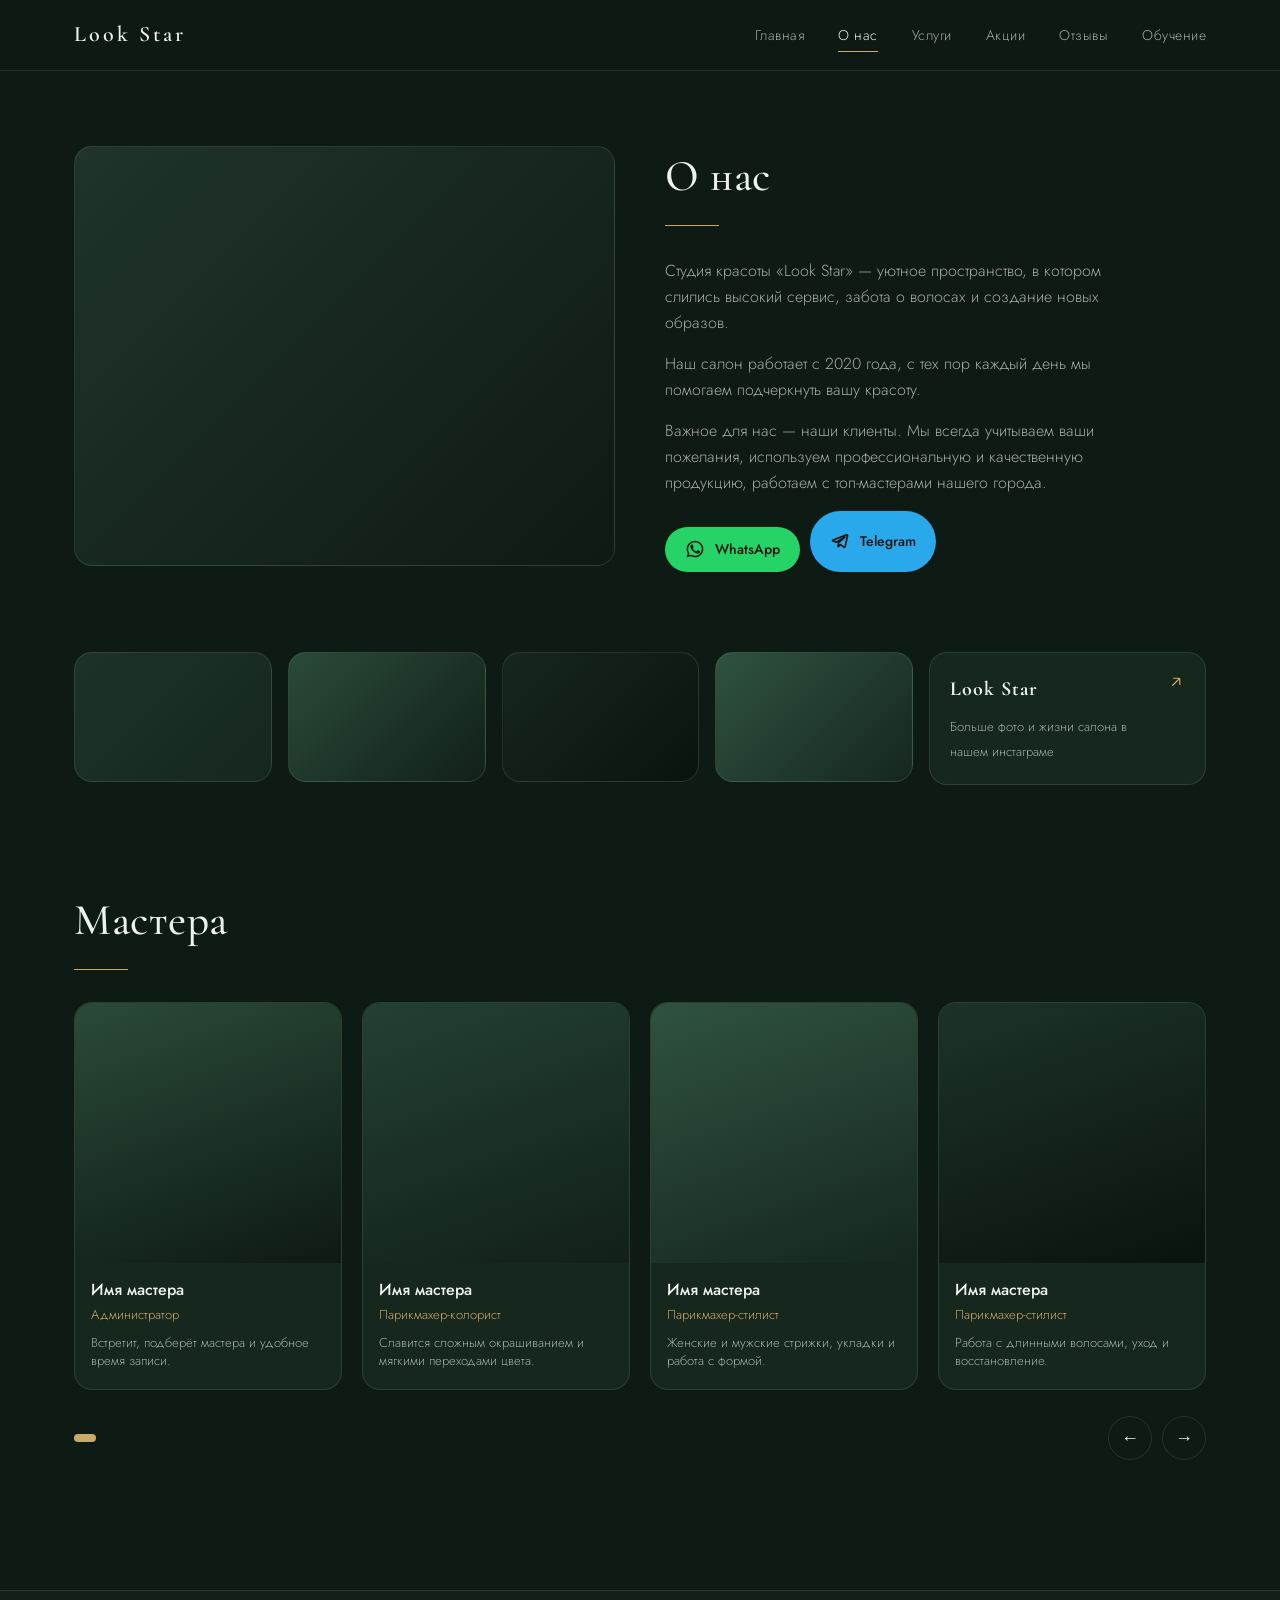
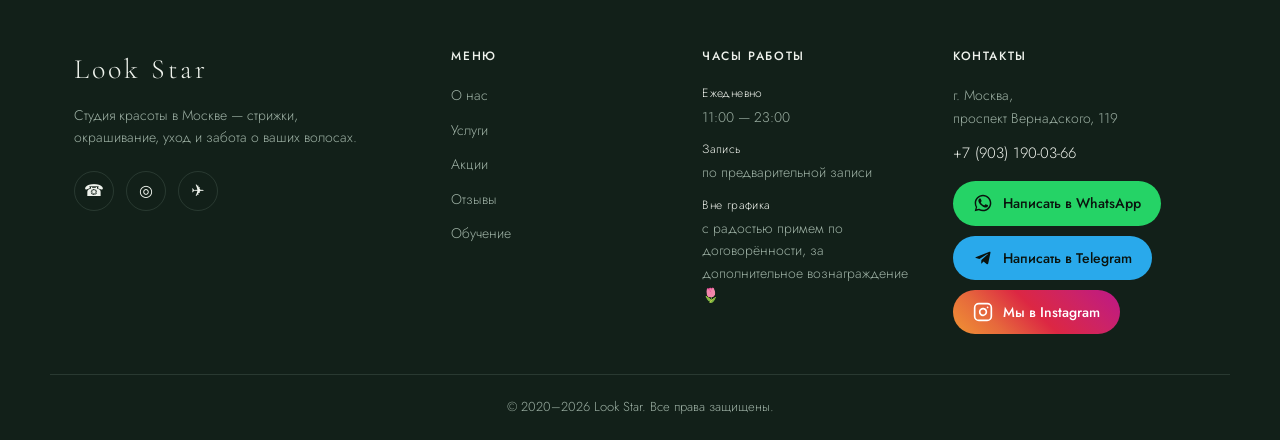
==== commit b4faea96: "Реструктуризация услуг в 4 направления (фото + мастер на направление), ?v=9 Co-Authored-By: Claude O" ====
--- a/about.html
+++ b/about.html
@@ -16,7 +16,7 @@
   <link rel="preconnect" href="https://fonts.googleapis.com" />
   <link rel="preconnect" href="https://fonts.gstatic.com" crossorigin />
   <link href="https://fonts.googleapis.com/css2?family=Cormorant+Garamond:wght@400;500;600&family=Jost:wght@300;400;500;600;700&display=swap" rel="stylesheet" />
-  <link rel="stylesheet" href="css/styles.css?v=8" />
+  <link rel="stylesheet" href="css/styles.css?v=9" />
 </head>
 <body>
   <!-- Header -->
@@ -27,7 +27,6 @@
         <a href="index.html#top">Главная</a>
         <a href="about.html" class="active">О нас</a>
         <a href="index.html#services">Услуги</a>
-        <a href="index.html#prices">Цены</a>
         <a href="index.html#offers">Акции</a>
         <a href="index.html#reviews">Отзывы</a>
         <a href="education.html">Обучение</a>
@@ -135,7 +134,6 @@
         <nav class="footer-nav">
           <a href="about.html">О нас</a>
           <a href="index.html#services">Услуги</a>
-        <a href="index.html#prices">Цены</a>
           <a href="index.html#offers">Акции</a>
         <a href="index.html#reviews">Отзывы</a>
           <a href="education.html">Обучение</a>
--- a/css/styles.css
+++ b/css/styles.css
@@ -31,6 +31,12 @@
   --img-master3:   linear-gradient(160deg, #2f5240, #16271e);
   --img-master4:   linear-gradient(160deg, #1d3327, #0a130e);
 
+  /* Фото направлений (по одному на направление) */
+  --img-dir-hair:   linear-gradient(135deg, #2a4a38, #0e1a14);
+  --img-dir-nails:  linear-gradient(135deg, #2f5240, #122019);
+  --img-dir-makeup: linear-gradient(135deg, #234034, #0e1a14);
+  --img-dir-brows:  linear-gradient(135deg, #1d3327, #16271e);
+
   --radius: 18px;
   --maxw: 1180px;
 }
@@ -373,9 +379,33 @@
 .review-author { margin-top: 16px; font-weight: 500; color: var(--gold); font-size: 15px; }
 @media (max-width: 900px) { .reviews-grid { grid-template-columns: 1fr; } }
 
-/* ===== Услуги и цены (аккордеон) ===== */
+/* ===== Направления ===== */
+.directions { padding: 20px 24px 70px; }
+.prices-hint { color: var(--muted); font-size: 15px; margin: -14px 0 34px; max-width: 640px; }
+.direction { margin-bottom: 46px; }
+.direction:last-child { margin-bottom: 0; }
+.direction-head {
+  display: grid; grid-template-columns: 320px 1fr; gap: 30px;
+  align-items: center; margin-bottom: 22px;
+}
+.direction-photo {
+  height: 230px; border-radius: var(--radius);
+  background-image: var(--img); background-size: cover; background-position: center;
+  border: 1px solid var(--line);
+}
+.direction-intro h3 {
+  font-family: 'Cormorant Garamond', serif; font-weight: 500;
+  font-size: clamp(24px, 3.4vw, 34px); color: var(--gold); letter-spacing: .3px;
+}
+.direction-intro > p { color: var(--muted); font-size: 15px; margin: 10px 0 18px; max-width: 480px; }
+.direction-master { display: flex; flex-direction: column; gap: 10px; align-items: flex-start; }
+.dm-label {
+  font-family: 'Jost', sans-serif; font-weight: 500; font-size: 12px;
+  letter-spacing: 1.6px; text-transform: uppercase; color: var(--muted);
+}
+
+/* ===== Аккордеон цен ===== */
 .prices { padding: 20px 24px 70px; }
-.prices-hint { color: var(--muted); font-size: 15px; margin: -14px 0 28px; max-width: 620px; }
 .accordion { display: flex; flex-direction: column; gap: 12px; }
 .acc-item {
   background: var(--green-700); border: 1px solid var(--line);
@@ -440,6 +470,11 @@
 .master-meta { display: flex; flex-direction: column; line-height: 1.3; }
 .master-meta strong { font-size: 14px; font-weight: 500; color: var(--cream); }
 .master-meta em { font-style: normal; font-size: 12px; color: var(--muted); }
+
+@media (max-width: 760px) {
+  .direction-head { grid-template-columns: 1fr; gap: 16px; }
+  .direction-photo { height: 200px; }
+}
 
 @media (max-width: 520px) {
   .acc-head { padding: 16px 18px; gap: 10px; }
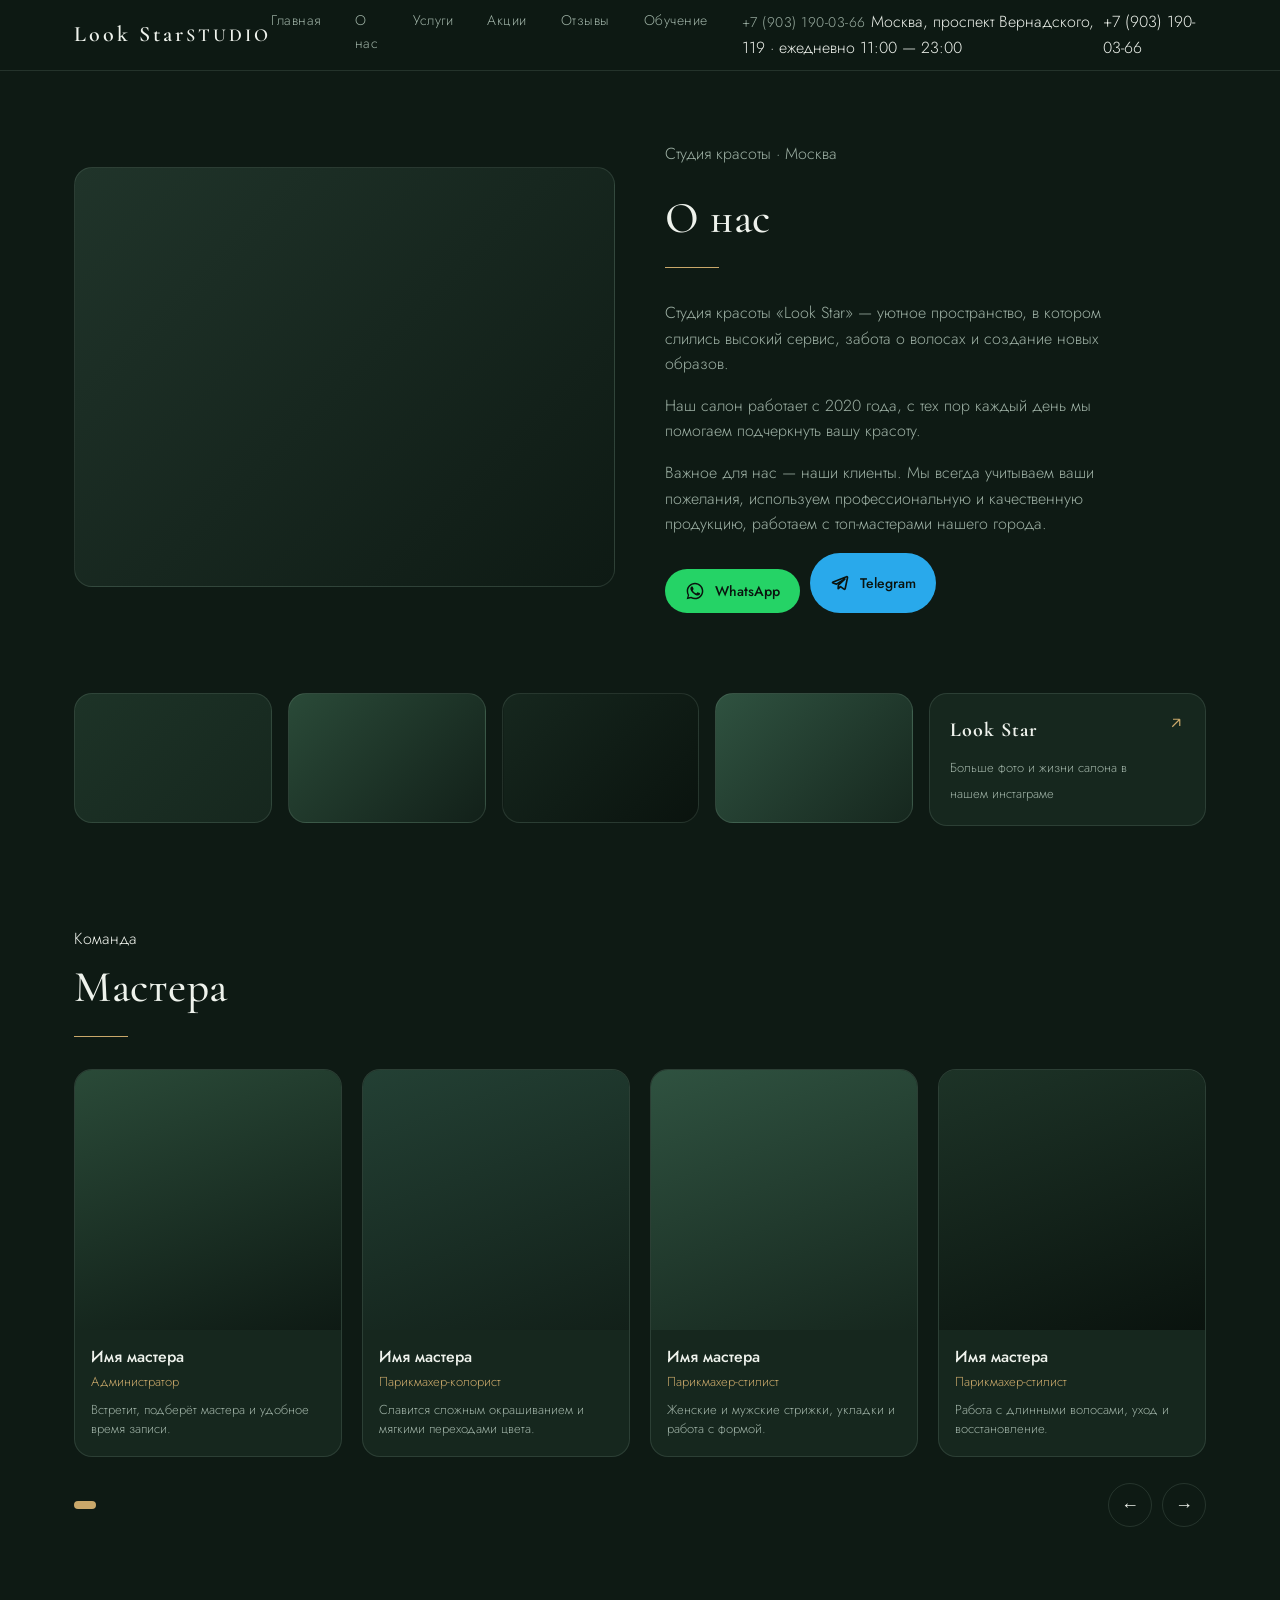
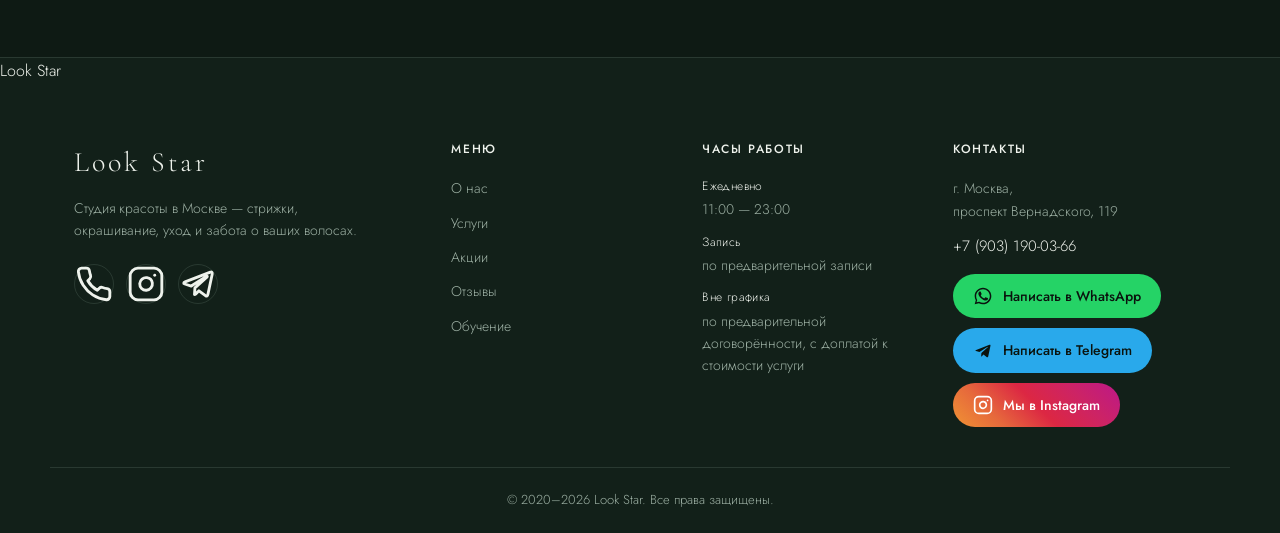
==== commit 01d232bd: "Домен look-star.ru: файл CNAME, og:url и og:image на новый адрес Co-Authored-By: Claude Opus 5.5 <no" ====
--- a/about.html
+++ b/about.html
@@ -10,28 +10,33 @@
   <meta property="og:site_name" content="Look Star" />
   <meta property="og:title" content="О нас — Look Star" />
   <meta property="og:description" content="Студия красоты Look Star в Москве — высокий сервис и уютная атмосфера. Работаем с 2020 года. Наши мастера." />
-  <meta property="og:url" content="https://bestedaniil.github.io/salon-site/about.html" />
-  <meta property="og:image" content="https://bestedaniil.github.io/salon-site/images/logo-512.png" />
+  <meta property="og:url" content="https://look-star.ru/about.html" />
+  <meta property="og:image" content="https://look-star.ru/images/logo-512.png" />
   <meta name="twitter:card" content="summary" />
   <link rel="preconnect" href="https://fonts.googleapis.com" />
   <link rel="preconnect" href="https://fonts.gstatic.com" crossorigin />
-  <link href="https://fonts.googleapis.com/css2?family=Cormorant+Garamond:wght@400;500;600&family=Jost:wght@300;400;500;600;700&display=swap" rel="stylesheet" />
-  <link rel="stylesheet" href="css/styles.css?v=9" />
+  <link href="https://fonts.googleapis.com/css2?family=Cormorant+Garamond:ital,wght@0,300;0,400;0,500;0,600;1,300;1,400&family=Jost:wght@300;400;500;600&display=swap" rel="stylesheet" />
+  <link rel="stylesheet" href="css/styles.css?v=17" />
 </head>
 <body>
   <!-- Header -->
   <header class="site-header" id="top">
     <div class="container header-inner">
-      <a href="index.html" class="logo">Look&nbsp;Star</a>
-      <nav class="nav" id="nav">
+      <a href="index.html" class="logo" aria-label="Look Star — на главную">Look&nbsp;Star<small>STUDIO</small></a>
+      <nav class="nav" id="nav" aria-label="Основное меню">
         <a href="index.html#top">Главная</a>
-        <a href="about.html" class="active">О нас</a>
+        <a href="about.html" aria-current="page">О нас</a>
         <a href="index.html#services">Услуги</a>
         <a href="index.html#offers">Акции</a>
         <a href="index.html#reviews">Отзывы</a>
         <a href="education.html">Обучение</a>
+        <div class="nav-extra">
+          <a href="tel:+79031900366">+7 (903) 190-03-66</a>
+          <span>Москва, проспект Вернадского, 119 · ежедневно 11:00 — 23:00</span>
+        </div>
       </nav>
-      <button class="burger" id="burger" aria-label="Меню">
+      <a href="tel:+79031900366" class="header-phone">+7 (903) 190-03-66</a>
+      <button class="burger" id="burger" aria-label="Меню" aria-expanded="false" aria-controls="nav">
         <span></span><span></span><span></span>
       </button>
     </div>
@@ -42,6 +47,7 @@
     <section class="about container">
       <div class="about-photo" style="--img: var(--img-interior)"></div>
       <div class="about-text">
+        <p class="eyebrow">Студия красоты · Москва</p>
         <h1 class="section-title">О нас</h1>
         <p>Студия красоты «Look Star» — уютное пространство, в котором слились высокий сервис, забота о волосах и создание новых образов.</p>
         <p>Наш салон работает с 2020 года, с тех пор каждый день мы помогаем подчеркнуть вашу красоту.</p>
@@ -70,6 +76,7 @@
 
     <!-- Мастера -->
     <section class="team container">
+      <p class="eyebrow">Команда</p>
       <h2 class="section-title">Мастера</h2>
       <div class="team-viewport">
         <div class="team-track" id="teamTrack">
@@ -119,14 +126,15 @@
 
   <!-- Footer -->
   <footer class="site-footer" id="education">
+    <div class="footer-mark" aria-hidden="true">Look Star</div>
     <div class="container footer-inner">
       <div class="footer-col footer-about">
         <div class="footer-brand">Look Star</div>
         <p class="footer-tagline">Студия красоты в Москве — стрижки, окрашивание, уход и забота о ваших волосах.</p>
         <div class="footer-social">
-          <a href="tel:+79031900366" aria-label="Телефон">☎</a>
-          <a href="https://www.instagram.com/look.star.studio" target="_blank" rel="noopener" aria-label="Instagram">◎</a>
-          <a href="https://t.me/lookstarstudi0" target="_blank" rel="noopener" aria-label="Telegram">✈</a>
+          <a href="tel:+79031900366" aria-label="Телефон"><svg viewBox="0 0 24 24" fill="none" stroke="currentColor" stroke-width="1.8" stroke-linecap="round" stroke-linejoin="round" aria-hidden="true"><path d="M22 16.92v3a2 2 0 0 1-2.18 2 19.79 19.79 0 0 1-8.63-3.07 19.5 19.5 0 0 1-6-6 19.79 19.79 0 0 1-3.07-8.67A2 2 0 0 1 4.11 2h3a2 2 0 0 1 2 1.72 12.84 12.84 0 0 0 .7 2.81 2 2 0 0 1-.45 2.11L8.09 9.91a16 16 0 0 0 6 6l1.27-1.27a2 2 0 0 1 2.11-.45 12.84 12.84 0 0 0 2.81.7A2 2 0 0 1 22 16.92z"/></svg></a>
+          <a href="https://www.instagram.com/look.star.studio" target="_blank" rel="noopener" aria-label="Instagram"><svg viewBox="0 0 24 24" fill="none" stroke="currentColor" stroke-width="1.8" stroke-linecap="round" stroke-linejoin="round" aria-hidden="true"><rect width="20" height="20" x="2" y="2" rx="5" ry="5"/><path d="M16 11.37A4 4 0 1 1 12.63 8 4 4 0 0 1 16 11.37z"/><line x1="17.5" x2="17.51" y1="6.5" y2="6.5"/></svg></a>
+          <a href="https://t.me/lookstarstudi0" target="_blank" rel="noopener" aria-label="Telegram"><svg viewBox="0 0 24 24" fill="none" stroke="currentColor" stroke-width="1.8" stroke-linecap="round" stroke-linejoin="round" aria-hidden="true"><path d="M9.78 18.65l.28-4.23 7.68-6.92c.34-.31-.07-.46-.52-.19L7.74 13.3 3.64 12c-.88-.25-.89-.86.2-1.3l15.97-6.16c.73-.33 1.43.18 1.15 1.3l-2.72 12.81c-.19.91-.74 1.13-1.5.71L12.6 16.3l-1.99 1.93c-.23.23-.42.42-.83.42z"/></svg></a>
         </div>
       </div>
       <div class="footer-col">
@@ -144,7 +152,7 @@
         <div class="footer-hours">
           <p><span>Ежедневно</span>11:00 — 23:00</p>
           <p><span>Запись</span>по предварительной записи</p>
-          <p><span>Вне графика</span>с радостью примем по договорённости, за дополнительное вознаграждение 🌷</p>
+          <p><span>Вне графика</span>по предварительной договорённости, с доплатой к стоимости услуги</p>
         </div>
       </div>
       <div class="footer-col">
@@ -170,6 +178,6 @@
     <div class="footer-bottom">© 2020–2026 Look Star. Все права защищены.</div>
   </footer>
 
-  <script src="js/main.js"></script>
+  <script src="js/main.js?v=17"></script>
 </body>
 </html>
--- a/css/styles.css
+++ b/css/styles.css
@@ -249,6 +249,9 @@
 .about-text p { color: var(--muted); margin-bottom: 16px; max-width: 460px; }
 .about-text .btn { margin-top: 14px; }
 .edu-lead { color: var(--cream); font-size: 19px; font-weight: 400; max-width: 460px; }
+.cab-lead { color: var(--cream); font-size: 18px; font-weight: 400; max-width: 470px; margin-bottom: 20px; }
+.about-text .direction-master { margin-bottom: 6px; }
+.cab-cta { margin-top: 22px; }
 
 /* Gallery */
 .gallery {
